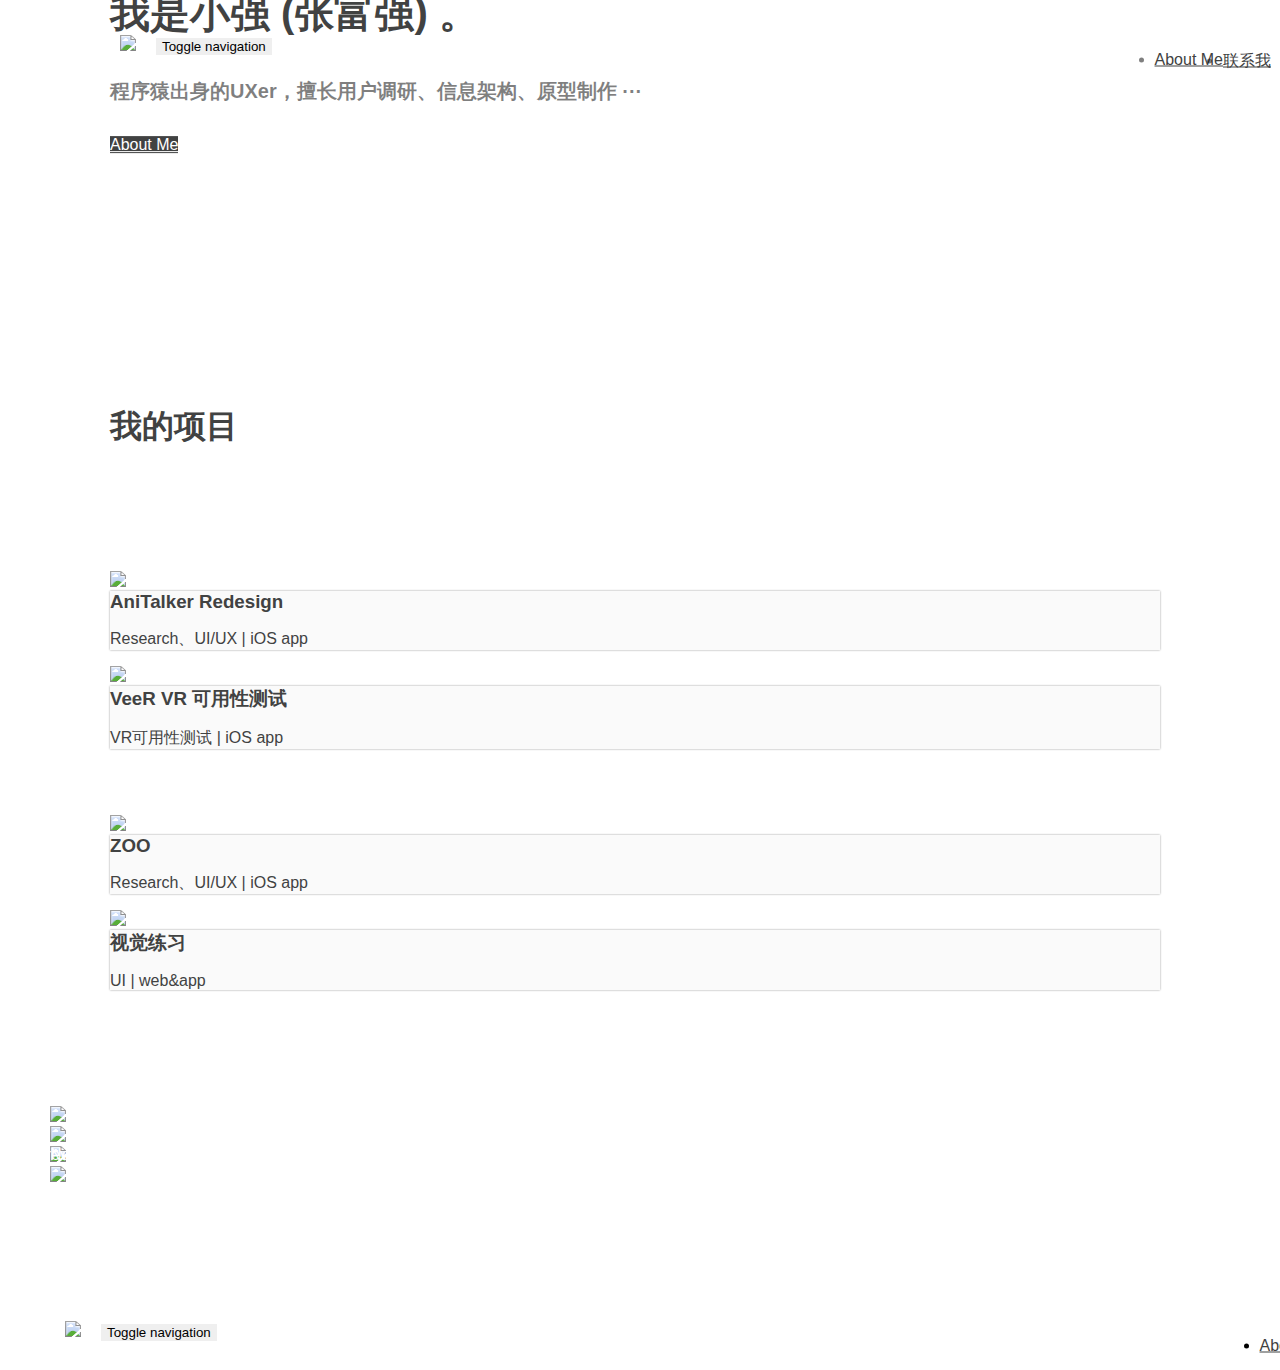
==== index.html @ 2997371c "Add files via upload" ====
<!doctype html><html><head> <meta charset="utf-8"> <meta name="keywords" content=""> <meta name="description" content=""> <meta name="viewport" content="width=device-width, initial-scale=1, user-scalable=0"> <link rel="shortcut icon" type="image/png" href="favicon.png"> <link rel="stylesheet" type="text/css" href="./css/bootstrap.min.css"><link rel="stylesheet" type="text/css" href="style.css"><link rel="stylesheet" href="./css/animate.min.css"><link rel="stylesheet" href="./css/font-awesome.min.css"><link rel="stylesheet" href="./css/feather.min.css"><link href='https://fonts.googleapis.com/css?family=Josefin+Sans&subset=latin,latin-ext' rel='stylesheet' type='text/css'> <script src="./js/jquery-2.1.0.min.js"></script><script src="./js/bootstrap.min.js"></script><script src="./js/blocs.min.js"></script> <title>Home</title> <!-- Google Analytics --> <!-- Google Analytics END --> </head><body><!-- Main container --><div class="page-container"> <!-- bloc-0 --><div class="bloc bloc-fill-screen bgc-white bg-squared-bg l-bloc bg-repeat" id="bloc-0"><div class="container fill-bloc-top-edge"><nav class="navbar row"><div class="navbar-header"><a class="navbar-brand" href="index.html"><img src="img/fujon.png" width="100" /></a><button id="nav-toggle" type="button" class="ui-navbar-toggle navbar-toggle" data-toggle="collapse" data-target=".navbar-1"><span class="sr-only">Toggle navigation</span><span class="icon-bar"></span><span class="icon-bar"></span><span class="icon-bar"></span></button></div><div class="collapse navbar-collapse navbar-1"><ul class="site-navigation nav navbar-nav pull-right"><li><a href="about-me.html" class="ltc-outer-space">About Me</a></li><li><a href="联系我.html" class="ltc-outer-space">联系我</a></li></ul></div></nav></div><div class="container"><div class="row bloc-one1"><div class="col-sm-5"><img src="img/Hello,.png" height="109" width="245" class="bounce img-responsive animated" /><h1 class="lake-hero-text-s text-left  fadeIn animDelay04 tc-outer-space animated">我是小强 (张富强) 。</h1><h4 class="mg-md  text12 fadeIn animDelay08 animated">程序猿出身的UXer，擅长用户调研、信息架构、原型制作 ···</h4><a href="about-me.html" class="btn btn-lg btn-outer-space">About Me<span class="special-tag-for-editing-text-with-html"></span></a></div></div></div><div class="container fill-bloc-bottom-edge"><div class="row"><div class="col-sm-12"><div class="text-center"><a id="scroll-hero" class="blocs-hero-btn-dwn" href="#"><span class="fa fa-chevron-down icon-md icon-outer-space"></span></a></div></div></div></div></div><!-- bloc-0 END --><!-- bloc-1 --><div class="bloc bg-repeat tc-outer-space bgc-white" id="bloc-1"><div class="container bloc-md"><div class="row"><div class="col-sm-12"><div class="row"><div class="col-sm-12"><div class="row bloc-one1"><div class="col-sm-12"><div class="row"><div class="col-sm-12"><h1 class="text-center mg-md tc-outer-space"><br>我的项目</h1><img src="img/Rectangle%208%20Copy%202.png" class="image-resize-mode center-block" height="1" width="1000" /><p><br></p></div></div><p><br></p><div class="row"><div class="col-sm-6"><a href="anitalker.html"><img src="img/Group%2026.png" class="img-responsive pulse-hvr animated" /></a><div class="panel bgc-snow"><div class="panel-heading"><h3 class="mg-clear">AniTalker Redesign</h3></div><div class="panel-body"><p>Research、UI/UX | iOS app<br></p></div></div></div><div class="col-sm-6"><a href="veer.html"><img src="img/Group%2034.png" class="img-responsive pulse-hvr animated" /></a><div class="panel bgc-snow"><div class="panel-heading"><h3 class="mg-clear">VeeR VR 可用性测试</h3></div><div class="panel-body"><p>VR可用性测试 | iOS app</p></div></div></div></div></div></div></div></div></div></div></div></div><!-- bloc-1 END --><!-- bloc-2 --><div class="bloc tc-outer-space bgc-white bg-repeat" id="bloc-2"><div class="container"><div class="row"><div class="col-sm-12"><div class="row bloc-one1"><div class="col-sm-6"><a href="zoo.html"><img src="img/zoo%201.png" class="img-responsive pulse-hvr animated" /></a><div class="panel bgc-snow"><div class="panel-heading"><h3 class="mg-clear">ZOO</h3></div><div class="panel-body"><p>Research、UI/UX | iOS app</p></div></div></div><div class="col-sm-6"><a href="ui.html"><img src="img/UI练习.png" class="pulse-hvr img-responsive image-resize-mode animated" /></a><div class="panel bgc-snow"><div class="panel-heading"><h3 class="mg-clear">视觉练习</h3></div><div class="panel-body"><p>UI | web&amp;app</p></div></div></div></div></div></div></div></div><!-- bloc-2 END --><!-- bloc-3 --><div class="bloc bg-repeat bgc-white" id="bloc-3"><div class="container bloc-lg"><div class="row"><div class="col-sm-12"><div class="text-center"><div class="row row-no-gutters"><div class="col-sm-12"><div class="text-center"><div id="carousel-2" class="carousel no-shadows slide" data-ride="carousel" data-interval="3500"><ol class="carousel-indicators hide-indicators"><li data-target="#carousel-2" data-slide-to="0" class="active"></li><li data-target="#carousel-2" data-slide-to="1"></li><li data-target="#carousel-2" data-slide-to="2"></li><li data-target="#carousel-2" data-slide-to="3"></li></ol><div class="carousel-inner"><div class="item active"><img src="img/111.png" /><div class="carousel-caption"></div></div><div class="item"><img src="img/333.png" /><div class="carousel-caption"></div></div><div class="item"><img src="img/444.png" /><div class="carousel-caption"></div></div><div class="item"><img src="img/333.png" /><div class="carousel-caption"></div></div></div><a class="left carousel-control" href="#carousel-2" role="button" data-slide="prev"><span class="fa fa-chevron-left"></span><span class="sr-only">Previous</span></a><a class="right carousel-control" href="#carousel-2" role="button" data-slide="next"><span class="fa fa-chevron-right"></span><span class="sr-only">Next</span></a></div></div></div></div></div></div></div></div></div><!-- bloc-3 END --><!-- bloc-4 --><div class="bloc bg-repeat bgc-white" id="bloc-4"><div class="container bloc-sm"><nav class="navbar row"><div class="navbar-header"><a class="navbar-brand" href="index.html"><img src="img/fujon.png" width="100" /></a><button id="nav-toggle" type="button" class="ui-navbar-toggle navbar-toggle" data-toggle="collapse" data-target=".navbar-1"><span class="sr-only">Toggle navigation</span><span class="icon-bar"></span><span class="icon-bar"></span><span class="icon-bar"></span></button></div><div class="collapse navbar-collapse navbar-1"><ul class="site-navigation nav navbar-nav"><li><a href="about-me.html" class="ltc-outer-space">About Me</a></li><li><a href="联系我.html" class="ltc-outer-space">联系我</a></li></ul></div></nav></div></div><!-- bloc-4 END --><!-- ScrollToTop Button --><a class="bloc-button btn btn-d scrollToTop" onclick="scrollToTarget('1')"><span class="fa fa-chevron-up"></span></a><!-- ScrollToTop Button END--></div><!-- Main container END --> </body></html>
---- style.css ----
body{margin:0;padding:0; background:#FFF; overflow-x:hidden; -webkit-font-smoothing: antialiased; -moz-osx-font-smoothing: grayscale;}a:hover{text-decoration: none; cursor:pointer;}a,button{outline: none!important;} #page-loading-blocs-notifaction{position: fixed;top: 0;bottom: 0;width: 100%;z-index:100000;background:#FFFFFF url("img/pageload-spinner.gif") no-repeat center center;}.bloc{width:100%;clear:both;background: 50% 50% no-repeat;padding:0 50px;-webkit-background-size: cover;-moz-background-size: cover;-o-background-size: cover;background-size: cover;position:relative;}.bloc .container{padding-left:0;padding-right:0;}.bloc-lg{padding:100px 50px;}.bloc-md{padding:50px;}.bloc-sm{padding:20px 50px;}.bloc-fill-screen{padding-top:0;position: relative;height: inherit;}.bloc-fill-screen > .container{position:relative;top:50%;transform:translateY(-50%);-webkit-transform:translateY(-50%);}.bloc-fill-screen.bloc-group .bloc{vertical-align: middle!important;}.bloc-fill-screen .fill-bloc-top-edge, .bloc-fill-screen .fill-bloc-bottom-edge{position: absolute;margin: 20px auto;left: 0;right: 0;z-index: 1;transform: none;}.bloc-fill-screen .fill-bloc-top-edge{top:0;}.bloc-fill-screen .fill-bloc-bottom-edge{top: initial;bottom: 20px;}.blocs-hero-btn-dwn{width: 58px;height: 58px;display: block;margin:0 auto;line-height: 58px;padding: 0;border-radius: 50%;text-align: center;font-size: 18px;color: rgba(255,255,255,.8);background: rgba(0,0,0,.6);border:0;}.blocs-hero-btn-dwn:hover{color: rgba(255,255,255,1);}.bg-center,.bg-l-edge,.bg-r-edge,.bg-t-edge,.bg-b-edge,.bg-tl-edge,.bg-bl-edge,.bg-tr-edge,.bg-br-edge,.bg-repeat{-webkit-background-size: auto!important;-moz-background-size: auto!important;-o-background-size: auto!important;background-size: auto!important;}.bg-repeat{background:repeat;}.bloc-bg-texture::before{content:"";background-size: 2px 2px;position: absolute;top: 0;bottom: 0;left:0;right:0;}.texture-geometry-shapes::before{background: url("img/texture-geometry-shapes.png");background-size: 280px 280px;}.texture-geometry-shapes-2::before{background: url("img/texture-geometry-shapes-2.png");background-size: 200px 200px;}.d-bloc .panel,.l-bloc{color:rgba(0,0,0,.5);}.d-bloc .panel button:hover,.l-bloc button:hover{color:rgba(0,0,0,.7);}.l-bloc .icon-round,.l-bloc .icon-square,.l-bloc .icon-rounded,.l-bloc .icon-semi-rounded-a,.l-bloc .icon-semi-rounded-b{border-color:rgba(0,0,0,.7);}.d-bloc .panel .divider-h span,.l-bloc .divider-h span{border-color:rgba(0,0,0,.1);}.d-bloc .panel .a-btn,.l-bloc .a-btn,.l-bloc .navbar a,.l-bloc .navbar-brand,.l-bloc a .icon-sm, .l-bloc a .icon-md, .l-bloc a .icon-lg, .l-bloc a .icon-xl, .l-bloc h1 a, .l-bloc h2 a, .l-bloc h3 a, .l-bloc h4 a, .l-bloc h5 a, .l-bloc h6 a, .l-bloc p a{color:rgba(0,0,0,.6);}.d-bloc .panel .a-btn:hover,.l-bloc .a-btn:hover,.l-bloc .navbar a:hover, .l-bloc .navbar-brand:hover, .l-bloc a:hover .icon-sm, .l-bloc a:hover .icon-md, .l-bloc a:hover .icon-lg, .l-bloc a:hover .icon-xl, .l-bloc h1 a:hover, .l-bloc h2 a:hover, .l-bloc h3 a:hover, .l-bloc h4 a:hover, .l-bloc h5 a:hover, .l-bloc h6 a:hover, .l-bloc p a:hover{color:rgba(0,0,0,1);}.l-bloc .navbar-toggle .icon-bar{color:rgba(0,0,0,.6);}.d-bloc .panel .btn-wire,.d-bloc .panel .btn-wire:hover,.l-bloc .btn-wire,.l-bloc .btn-wire:hover{color:rgba(0,0,0,.7);border-color:rgba(0,0,0,.3);}.voffset{margin-top:30px;}.row-no-gutters{margin-right:0;margin-left:0;}.row.row-no-gutters > [class^="col-"],.row.row-no-gutters > [class*=" col-"] {padding-right: 0;padding-left: 0;}#bloc-0 h1{font-size: 40px;}#bloc-6 p{font-size: 18px;}#bloc-6 h3{font-size: 24px;}#bloc-8 p{font-size: 18px;}#bloc-8 h3{font-size: 26px;}#bloc-9 p{font-size: 18px;}#bloc-10 p{font-size: 18px;}#bloc-11 p{font-size: 18px;}#bloc-12 p{font-size: 18.000000953674316px;}#bloc-14 p{font-size: 18px;}#bloc-15 p{font-size: 18px;}#bloc-16 p{font-size: 18px;}#bloc-17 p{font-size: 18px;}#bloc-17 h6{font-size: 24px;}#bloc-18 p{font-size: 18px;}#bloc-20 p{font-size: 16px;}#bloc-23 p{font-size: 18px;}#bloc-24 p{font-size: 18px;}#bloc-25 p{font-size: 18.000000953674316px;}#bloc-26 p{font-size: 18.000000953674316px;}#bloc-27 p{font-size: 18.000000953674316px;}#bloc-28 p{font-size: 18.000000953674316px;}#bloc-29 p{font-size: 18.000000953674316px;}#bloc-30 p{font-size: 18px;}#bloc-34 p{font-size: 24px;}#bloc-35 p{font-size: 18.000000953674316px;}#bloc-36 p{font-size: 18.000000953674316px;}#bloc-37 p{font-size: 18px;}#bloc-37 h3{font-size: 24px;}#bloc-37 h5{font-size: 18.000000953674316px;}#bloc-37 h4{font-size: 24px;}#bloc-34 p{font-size: 18.000000953674316px;}#bloc-34 h3{font-size: 24px;}#bloc-43 p{font-size: 18.000000953674316px;}#bloc-47 p{font-size: 18.000000953674316px;}#bloc-47 h3{font-size: 18px;}#bloc-48 h3{font-size: 30px;}#bloc-51 p{font-size: 24.000000953674316px;}#bloc-53 h3{font-size: 30px;}.navbar{margin-bottom: 0;z-index:1;}.navbar-brand{height:auto;padding:3px 15px;font-size:25px;font-weight:normal;font-weight:600;line-height:44px;}.navbar-brand img{max-height: 200px;margin: 0 5px 0 0;display:inline;}.navbar .nav{padding-top: 2px;margin-right: -16px;float:right;z-index:1;}.nav > li{float:left;margin-top:4px;font-size:16px;}.navbar-nav .open .dropdown-menu > li > a{text-align: inherit;}.nav > li a:hover, .nav > li a:focus{background:transparent;}.navbar-toggle{margin: 10px 10px 0 0;border: 0px;}.navbar-toggle:hover{background:transparent!important;}.navbar-toggle .icon-bar{background-color: rgba(0,0,0,.5);width: 26px;} .nav-invert .navbar .nav{float:left;}.nav-invert .navbar-header, .nav-invert .navbar-brand{float:right;}@media (min-width: 768px){.site-navigation{position:absolute;top:50%;right:20px;transform:translate(0, -50%);-webkit-transform:translateY(-50%);}.nav > li .dropdown-menu a,.nav > li .dropdown-menu a:hover{color:#484848;}.nav-invert .site-navigation{left:0;right:0;}.nav-center{text-align:center;}.nav-center .navbar-header{width:100%;}.nav-center .navbar-header, .nav-center .navbar-brand, .nav-center .nav > li{float: none;display:inline-block;}.nav-center .site-navigation{position:relative;width:100%;margin-top:20px;}}.nav > li > .dropdown a{background: none!important;display: block;padding: 14px 15px;}nav .caret{margin: 0 5px;}.dropdown-menu .dropdown-menu{top:-8px;left:100%;}.dropdown-menu .dropmenu-flow-right{top:100%;left:0;margin-left: -1px;border-top-left-radius: 0;border-top-right-radius: 0;}.dropdown-menu .dropdown span{border: 4px solid black;border-top-color:transparent;border-right-color:transparent;border-bottom-color:transparent;margin: 6px -5px 0 0!important;float: right;}.mg-clear{margin:0;}.mg-md{margin-top:10px;margin-bottom:20px;}.mg-lg{margin-top:10px;margin-bottom:40px;}.btn{margin: 0 5px 5px 0;}.btn.pull-right{margin: 0 0 5px 5px;}.btn-d,.btn-d:hover,.btn-d:focus{color:#FFF;background:rgba(0,0,0,.3);}button{outline: none!important;}.btn .caret{margin:0 0 0 5px}.dropdown a .caret{margin:0 0 0 5px}.btn-dropdown .dropdown-menu .dropdown{padding: 3px 20px;}.icon-md{font-size:30px!important;}.panel{border:0;box-shadow: 0 0 2px rgba(0,0,0,.4);}.panel-heading, .panel-footer{background-color: inherit;border-color: rgba(0,0,0,.1)!important;}.panel-sq, .panel-sq .panel-heading, .panel-sq .panel-footer{border-radius:0;}.panel-rd{border-radius:30px;}.panel-rd .panel-heading{border-radius:29px 29px 0 0;}.panel-rd .panel-footer{border-radius:0 0 29px 29px;}.divider-h{padding:20px 0;}.divider-h span{display: block;border-top:1px solid transparent;}.divider-half{width: 50%;margin: 0 auto;}.dropdown-menu .divider-h,.dropdown-menu .divider-half{padding:0;}iframe{border:0;}.carousel{display:inline-block;vertical-align:bottom;}.full-width-bloc .carousel{width:100%;}.carousel .item img{margin-right:auto;margin-left:auto;}.carousel-control span{position: absolute;top: 50%;z-index: 5;display: inline-block;}.carousel-control{color:#FFF!important;text-shadow: none;}.carousel-indicators li{margin: 0 4px;}.carousel-indicators .active{margin: 0 4px -1px;}.carousel-control.left span{margin-left:-15px;}.no-shadows .carousel-control.left, .no-shadows .carousel-control.right{background-image: none;}.hide-indicators{display:none;}.scrollToTop{width:40px;height:40px;position:fixed;bottom:20px;right:20px;opacity: 0;z-index: 500;transition: all .3s ease-in-out;}.scrollToTop span{margin-top: 6px;}.showScrollTop{font-size: 14px;opacity: 1;}h1,h2,h3,h4,h5,h6,p,label,.btn,a{font-family:"Helvetica";}.container{max-width:1170px;}.lake-hero-bloc{padding-bottom:90px;}.lake-hero-text{font-family:"Josefin Sans";font-size:60px;font-weight:bold;text-shadow:0px 3px 3px rgba(0,0,0,0.3);}.lake-hero-text-sub{font-family:"Josefin Sans";font-size:36px;}.blocs-hero-btn-dwn{background-color:rgba(0,0,0,0.0);}.lake-hero-text-s{font-size:60px;width:500px;}.lake-hero-text-sub-s{font-size:34px;padding-top:30px;line-height:45px;}.valley-hero-text-s{font-size:60px;}.valley-hero-text-sub-s{font-size:34px;}.hero-text-vc{margin-top:50%;}.valley-hero-text{font-family:"Josefin Sans";font-size:60px;font-weight:bold;text-shadow:0px 3px 8px rgba(0,0,0,0.2);}.valley-hero-text-sub{font-family:"Josefin Sans";font-size:36px;}.blocs-blue-button{background-color:#41b6f3;}.blocs-blue-button:hover{background-color:#39a6de;}.mountaindusk-hero-text{font-family:"Josefin Sans";font-size:60px;font-weight:bold;text-shadow:0px 3px 3px rgba(0,0,0,0.3);}.mountaindusk-hero-text-sub{font-family:"Josefin Sans";font-size:36px;}.mountaindusk-hero-text-s{font-size:60px;}.mountaindusk-hero-text-sub-s{font-size:34px;}.text-one1{line-height:35px;letter-spacing:2px;margin-top:30px;}.bloc-one12{margin-right:60px;}.img1{margin-top:30px;}.talk{margin-top:80px;margin-bottom:80px;border-color:#000000;}.xiaobiaoti-1{font-size:18px;}.xiaobiaoti-2{margin-top:-130px;}.bloc-one1{margin-right:60px;margin-left:60px;font-weight:normal;}.bloc-one2{margin-right:60px;margin-left:60px;margin-top:-100px;}.abc{margin-top:60px;}.qishi{margin-right:60px;margin-left:60px;margin-top:50px;background-color:rgba(204,204,204,0.2);padding:20px 20px 20px 20px;}.asd{width:340px;margin-left:120px;}.img3{margin-top:30px;margin-right:30px;text-shadow:0px 0px 0px #000000;}.img4{margin-bottom:-22px;margin-top:10px;}.hero-bloc-text{font-size:55px;}.qishi1{padding:20px 20px 20px 20px;margin-top:30px;background-color:rgba(204,204,204,0.2);}.img5{margin-top:-60px;}.jianshu{margin-right:40px;margin-left:40px;}.边距{margin:50px 50px 50px 50px;}.fubiaoti{margin-top:50px;margin-bottom:10px;}.内容{overflow:visible;float:none;display:block;padding-right:139px;padding-left:139px;}.img11{margin-top:170px;}.img13{margin-bottom:25px;}.bloc2{margin-top:-100px;}.img14{margin-top:60px;margin-right:60px;margin-left:60px;}.lunbo{width:450px;margin-top:40px;margin-bottom:40px;}.biaoti{margin-bottom:40px;}.text1{margin-left:-40px;}.img6{margin-top:-100px;}.img7{margin-top:100px;margin-bottom:50px;}.img8{margin-top:50px;margin-bottom:50px;padding-left:0px;margin-left:323px;}.img9{margin-top:40px;margin-bottom:10px;}.img0{margin-bottom:30px;margin-top:100px;}.text2{width:400px;margin-left:44px;}.text-duihua{overflow:visible;float:none;width:700px;margin-left:-30px;margin-top:8px;}.img15{display:block;float:none;overflow:visible;}.text3{float:none;}.bloc-two{margin-top:40px;}.text4{font-size:16px;font-weight:normal;text-transform:none;text-decoration:none;color:#E7B258!important;}.text5{font-size:24px;}.fenggx1{margin-bottom:40px;}.text6{line-height:35px;letter-spacing:2px;}.img16{margin-top:40px;margin-bottom:40px;}.img17{margin-bottom:30px;}.bug{width:1px;height:1px;}.zoo{color:#016F4A!important;margin-bottom:20px;margin-top:80px;}.text7{line-letter-spacing:3px;font-weight:300;border-color:#000000;border-style:none;font-family:"helvetica"line-height:35px;color:#016F4A!important;}.head{height:400px;}.veerlogo{margin-left:20px;margin-top:60px;}.download{margin-left:20px;margin-top:30px;}.text8{margin-top:20px;margin-left:20px;margin-bottom:-10px;}.text9{margin-top:90px;}.hero-bloc-text-sub{font-size:36px;}.text10{line-height:35px;letter-spacing:2px;}.text11{padding-right:27px;padding-left:27px;}.jianl{margin-top:30px;margin-left:-70px;}.text12{margin-bottom:30px;margin-top:35px;font-size:20px;line-height:30px;padding-right:30px;}.bgc-white{background-color:#FFFFFF;}.bgc-snow{background-color:#FAFAFA;}.bgc-isabelline{background-color:#F0F0EF;}.bgc-isabelline-2{background-color:#F0F0EF;}.tc-outer-space{color:#414242!important;}.tc-white{color:#FFFFFF!important;}.tc-fern-green{color:#407742!important;}.tc-mordant-red-19{color:#AB1500!important;}.tc-dark-slate-gray{color:#385468!important;}.tc-dartmouth-green{color:#016F4A!important;}.tc-snow{color:#FAFAFA!important;}.tc-old-lavender{color:#747574!important;}.tc-indian-yellow{color:#F0B857!important;}.tc-pastel-gray{color:#CCCBCB!important;}.btn-outer-space{background:#414242;color:#FFFFFF!important;}.btn-outer-space:hover{background:#343535;color:#FFFFFF!important;}.ltc-outer-space{color:#414242!important;}.ltc-outer-space:hover{color:#343535!important;}.ltc-white{color:#FFFFFF!important;}.ltc-white:hover{color:#cccccc!important;}.ltc-snow{color:#FAFAFA!important;}.ltc-snow:hover{color:#c8c8c8!important;}.icon-outer-space{color:#414242!important;border-color:#414242!important;}.icon-snow{color:#FAFAFA!important;border-color:#FAFAFA!important;}.icon-isabelline{color:#F0F0EF!important;border-color:#F0F0EF!important;}.bg-lines-dl{background-image:url("img/lines-dl.png");}.bg-lines-dl{background-image:url("img/lines-dl.png");}.bg-lines-dr2-bg{background-image:url("img/lines-dr2-bg.png");}.bg-squared-bg{background-image:url("img/squared-bg.png");}.bg-lines-dr2-bg{background-image:url("img/lines-dr2-bg.png");}.bg-lines-dl{background-image:url("img/lines-dl.png");}.bg-lines-dr2-bg{background-image:url("img/lines-dr2-bg.png");}.bg-lines-dr2-bg{background-image:url("img/lines-dr2-bg.png");}.bg-lines-dl{background-image:url("img/lines-dl.png");}.bg-squared-bg{background-image:url("img/squared-bg.png");}.bg-lines-dr2-bg{background-image:url("img/lines-dr2-bg.png");}.bg-lines-dr2-bg{background-image:url("img/lines-dr2-bg.png");}.bg-sylwia-pietruszka-218324-min{background-image:url("img/sylwia-pietruszka-218324-min.jpg");}.bg-bench-accounting-49909-min{background-image:url("img/bench-accounting-49909-min.jpg");}.bg-sylwia-pietruszka-218324-min{background-image:url("img/sylwia-pietruszka-218324-min.jpg");}.bg-lines-dl{background-image:url("img/lines-dl.png");}.bg-mattias-olsson-160612-min{background-image:url("img/mattias-olsson-160612-min.jpg");}.bg-jeshoots-com-219386-min{background-image:url("img/jeshoots-com-219386-min.jpg");}.bg-squared-bg{background-image:url("img/squared-bg.png");}.bg-squared-bg{background-image:url("img/squared-bg.png");}.bg-jeshoots-com-219386-min{background-image:url("img/jeshoots-com-219386-min.jpg");}.bg-Rectangle{background-image:url("img/Rectangle.png");}.bg-lines-dr2-bg{background-image:url("img/lines-dr2-bg.png");}.bg-lines-dl{background-image:url("img/lines-dl.png");}.bg-lines-dr2-bg{background-image:url("img/lines-dr2-bg.png");}.bg-squared-bg{background-image:url("img/squared-bg.png");}.bg-lines-dr2-bg{background-image:url("img/lines-dr2-bg.png");}.bg-squared-bg{background-image:url("img/squared-bg.png");}.bg-Rectangle{background-image:url("img/Rectangle.png");}.bg-lines-dr2-bg{background-image:url("img/lines-dr2-bg.png");}.bg-lines-dl{background-image:url("img/lines-dl.png");}.bg-Rectangle{background-image:url("img/Rectangle.png");}@media (max-width: 1024px){ .bloc{  padding-left: 20px;padding-right: 20px;} .bloc.full-width-bloc, .bloc-tile-2.full-width-bloc .container, .bloc-tile-3.full-width-bloc .container, .bloc-tile-4.full-width-bloc .container{  padding-left: 0;padding-right: 0;}}@media (max-width: 992px) and (min-width: 768px){ .navbar .nav{max-width:80% }.nav-center.navbar .nav{max-width:100% }}@media only screen and (min-device-width : 768px) and (max-device-width : 1024px) and (orientation : landscape) {.b-parallax{background-attachment:scroll;}}@media (max-width: 768px){ .container{width:100%;} .b-parallax{background-attachment:scroll;} .page-container, #hero-bloc{overflow-x: hidden;position: relative;} }@media (max-width: 767px){ .page-container{  overflow-x: hidden;  position:relative; } h1,h2,h3,h4,h5,h6,p,#disqus_thread{  padding-left:10px!important;padding-right:10px!important;  } #hero-bloc h1{  font-size:40px; } #hero-bloc h2{  font-size:34px; } #hero-bloc h3{  font-size:25px; } .bloc{  padding-left: 0;padding-right: 0; -webkit-background-size: auto 200%;  -moz-background-size: auto 200%;  -o-background-size: auto 200%;  background-size: auto 200%; } .b-parallax{  background-attachment:scroll; } .navbar .nav{  padding-top: 0;  border-top:1px solid rgba(0,0,0,.2);  float:none!important; } .navbar.row{  margin-left: 0;  margin-right: 0; } .site-navigation{position:inherit;transform:none;-webkit-transform:none;-ms-transform:none; }.nav > li{  margin-top: 0;  border-bottom:1px solid rgba(0,0,0,.1);  background:rgba(0,0,0,.05);  text-align: left;  padding-left:15px;  width:100%; } .nav > li:hover{  background:rgba(0,0,0,.08); } .dropdown .dropdown a .caret{  float: none;  margin: 5px 0 0 10px!important;  border: 4px solid black;  border-bottom-color: transparent;  border-right-color: transparent;  border-left-color: transparent; }  #hero-bloc .navbar .nav{  background:rgba(0,0,0,.8); } #hero-bloc .navbar .nav a{  color:rgba(255,255,255,.6); } .hero{  padding:50px 0; } .hero-nav{  left:-1px;  right:-1px; } .navbar-collapse{  padding:0;  overflow-x: hidden;  -webkit-box-shadow: none;  box-shadow: none; } .navbar-brand img{  max-height: 40px;  width:auto; } .nav-invert .navbar-header{  float: none;  width:100%; } .nav-invert .navbar-toggle{  float:left;  } .bloc-group .bloc{display:block;width:100%;  } .bloc-tile-2 .container, .bloc-tile-3 .container, .bloc-tile-4 .container{padding-left: 10px;padding-right: 10px; } .bloc-xxl,.bloc-xl,.bloc-lg{  padding: 40px 0; } .bloc-sm,.bloc-md{  padding-left: 0;padding-right: 0; } .a-block{  padding:0 10px; } .btn-dwn{ display:none;  } .voffset{  margin-top:5px; } .voffset-md{  margin-top:20px; } .voffset-lg{  margin-top:30px; } form{  padding:5px; } .close-lightbox{  display:inline-block; } .video-bg-container{  display:none; } .blocsapp-device-iphone5{background-size: 216px 425px;padding-top:60px;width:216px;height:425px; } .blocsapp-device-iphone5 img{width: 180px;height: 320px; }}@media (max-width: 768px){.hero-text-vc, .mobile .hero-text-vc{margin-top:10%;} }@media (min-width: 767px) and (max-width: 768px){.mini-nav .special-dropdown-nav .site-navigation{display: block;position: absolute;top: 80%;z-index: 1000;float: left;min-width: 160px;padding: 5px 0;margin: 2px 0 0;font-size: 14px;text-align: left;list-style: none;background-color: #fff;-webkit-background-clip: padding-box;background-clip: padding-box;border: 1px solid #ccc;border: 1px solid rgba(0,0,0,.15);border-radius: 4px;-webkit-box-shadow: 0 6px 12px rgba(0,0,0,.175);box-shadow: 0 6px 12px rgba(0,0,0,.175);}.mini-nav .special-dropdown-nav .site-navigation li{width:100%;}.special-dropdown-nav.collapsing{transition: height 0.001s;}.mini-nav .special-dropdown-nav .site-navigation li a{color: rgba(0,0,0,.6);} }@media (max-width: 420px){.lake-hero-text{font-size:38px;}.lake-hero-text-sub{font-size:24px;}.lake-hero-bloc{background-size:1550px auto;}.hero-text-vc{margin-top:0px;} }
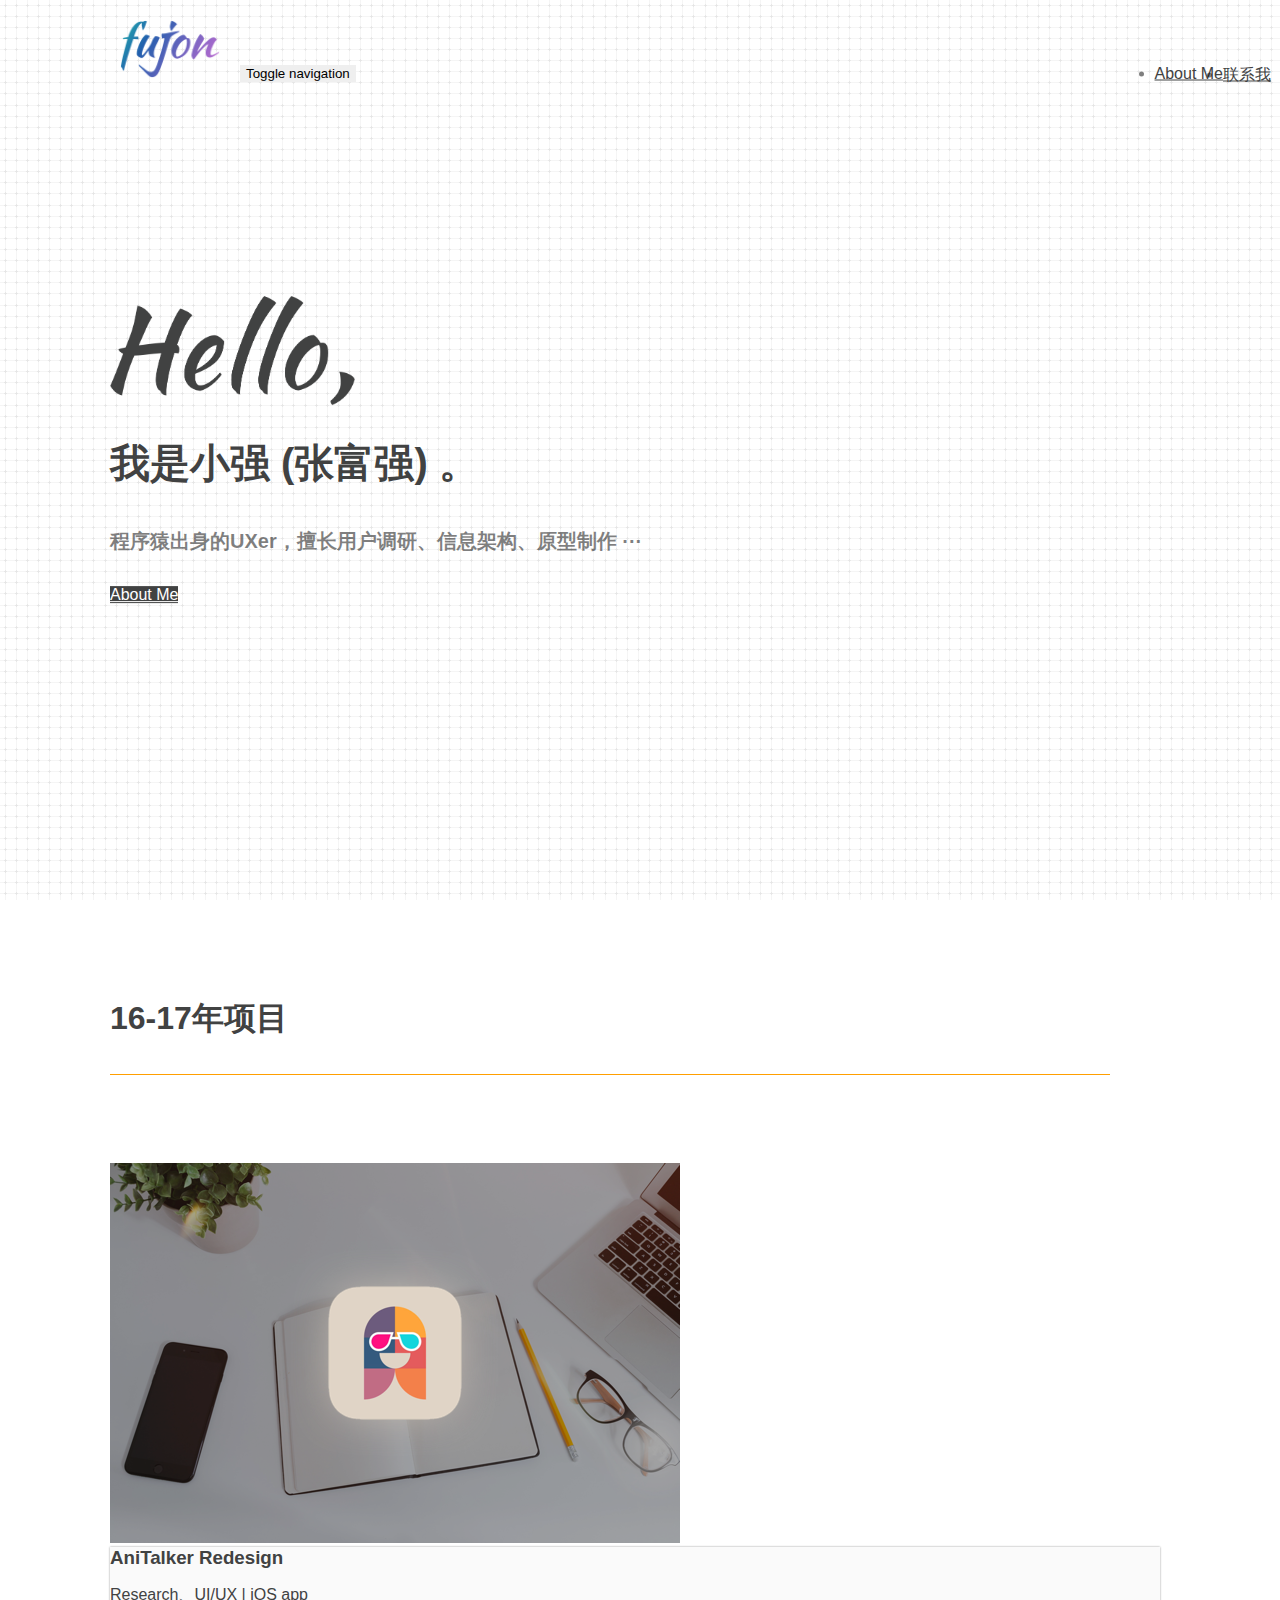
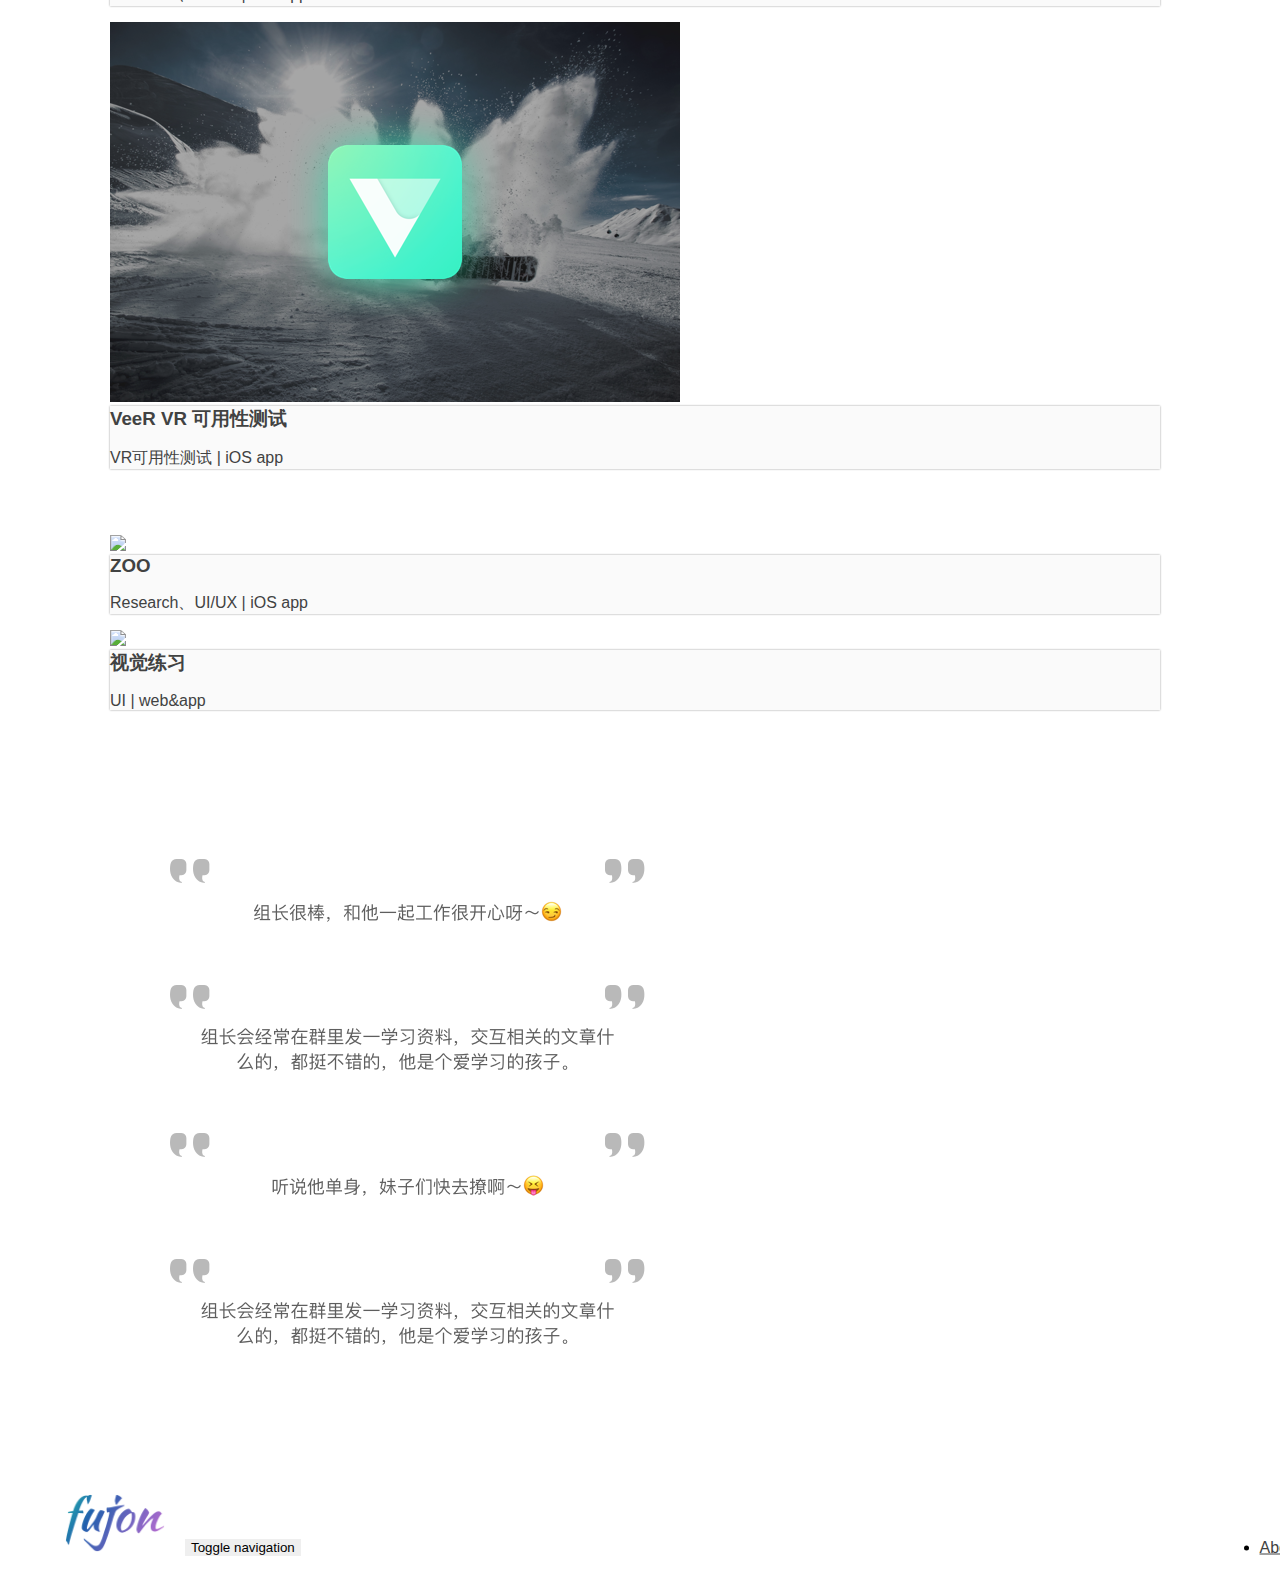
==== commit c07c7eab: "Add files via upload" ====
--- a/index.html
+++ b/index.html
@@ -1 +1 @@
-<!doctype html><html><head> <meta charset="utf-8"> <meta name="keywords" content=""> <meta name="description" content=""> <meta name="viewport" content="width=device-width, initial-scale=1, user-scalable=0"> <link rel="shortcut icon" type="image/png" href="favicon.png"> <link rel="stylesheet" type="text/css" href="./css/bootstrap.min.css"><link rel="stylesheet" type="text/css" href="style.css"><link rel="stylesheet" href="./css/animate.min.css"><link rel="stylesheet" href="./css/font-awesome.min.css"><link rel="stylesheet" href="./css/feather.min.css"><link href='https://fonts.googleapis.com/css?family=Josefin+Sans&subset=latin,latin-ext' rel='stylesheet' type='text/css'> <script src="./js/jquery-2.1.0.min.js"></script><script src="./js/bootstrap.min.js"></script><script src="./js/blocs.min.js"></script> <title>Home</title> <!-- Google Analytics --> <!-- Google Analytics END --> </head><body><!-- Main container --><div class="page-container"> <!-- bloc-0 --><div class="bloc bloc-fill-screen bgc-white bg-squared-bg l-bloc bg-repeat" id="bloc-0"><div class="container fill-bloc-top-edge"><nav class="navbar row"><div class="navbar-header"><a class="navbar-brand" href="index.html"><img src="img/fujon.png" width="100" /></a><button id="nav-toggle" type="button" class="ui-navbar-toggle navbar-toggle" data-toggle="collapse" data-target=".navbar-1"><span class="sr-only">Toggle navigation</span><span class="icon-bar"></span><span class="icon-bar"></span><span class="icon-bar"></span></button></div><div class="collapse navbar-collapse navbar-1"><ul class="site-navigation nav navbar-nav pull-right"><li><a href="about-me.html" class="ltc-outer-space">About Me</a></li><li><a href="联系我.html" class="ltc-outer-space">联系我</a></li></ul></div></nav></div><div class="container"><div class="row bloc-one1"><div class="col-sm-5"><img src="img/Hello,.png" height="109" width="245" class="bounce img-responsive animated" /><h1 class="lake-hero-text-s text-left  fadeIn animDelay04 tc-outer-space animated">我是小强 (张富强) 。</h1><h4 class="mg-md  text12 fadeIn animDelay08 animated">程序猿出身的UXer，擅长用户调研、信息架构、原型制作 ···</h4><a href="about-me.html" class="btn btn-lg btn-outer-space">About Me<span class="special-tag-for-editing-text-with-html"></span></a></div></div></div><div class="container fill-bloc-bottom-edge"><div class="row"><div class="col-sm-12"><div class="text-center"><a id="scroll-hero" class="blocs-hero-btn-dwn" href="#"><span class="fa fa-chevron-down icon-md icon-outer-space"></span></a></div></div></div></div></div><!-- bloc-0 END --><!-- bloc-1 --><div class="bloc bg-repeat tc-outer-space bgc-white" id="bloc-1"><div class="container bloc-md"><div class="row"><div class="col-sm-12"><div class="row"><div class="col-sm-12"><div class="row bloc-one1"><div class="col-sm-12"><div class="row"><div class="col-sm-12"><h1 class="text-center mg-md tc-outer-space"><br>我的项目</h1><img src="img/Rectangle%208%20Copy%202.png" class="image-resize-mode center-block" height="1" width="1000" /><p><br></p></div></div><p><br></p><div class="row"><div class="col-sm-6"><a href="anitalker.html"><img src="img/Group%2026.png" class="img-responsive pulse-hvr animated" /></a><div class="panel bgc-snow"><div class="panel-heading"><h3 class="mg-clear">AniTalker Redesign</h3></div><div class="panel-body"><p>Research、UI/UX | iOS app<br></p></div></div></div><div class="col-sm-6"><a href="veer.html"><img src="img/Group%2034.png" class="img-responsive pulse-hvr animated" /></a><div class="panel bgc-snow"><div class="panel-heading"><h3 class="mg-clear">VeeR VR 可用性测试</h3></div><div class="panel-body"><p>VR可用性测试 | iOS app</p></div></div></div></div></div></div></div></div></div></div></div></div><!-- bloc-1 END --><!-- bloc-2 --><div class="bloc tc-outer-space bgc-white bg-repeat" id="bloc-2"><div class="container"><div class="row"><div class="col-sm-12"><div class="row bloc-one1"><div class="col-sm-6"><a href="zoo.html"><img src="img/zoo%201.png" class="img-responsive pulse-hvr animated" /></a><div class="panel bgc-snow"><div class="panel-heading"><h3 class="mg-clear">ZOO</h3></div><div class="panel-body"><p>Research、UI/UX | iOS app</p></div></div></div><div class="col-sm-6"><a href="ui.html"><img src="img/UI练习.png" class="pulse-hvr img-responsive image-resize-mode animated" /></a><div class="panel bgc-snow"><div class="panel-heading"><h3 class="mg-clear">视觉练习</h3></div><div class="panel-body"><p>UI | web&amp;app</p></div></div></div></div></div></div></div></div><!-- bloc-2 END --><!-- bloc-3 --><div class="bloc bg-repeat bgc-white" id="bloc-3"><div class="container bloc-lg"><div class="row"><div class="col-sm-12"><div class="text-center"><div class="row row-no-gutters"><div class="col-sm-12"><div class="text-center"><div id="carousel-2" class="carousel no-shadows slide" data-ride="carousel" data-interval="3500"><ol class="carousel-indicators hide-indicators"><li data-target="#carousel-2" data-slide-to="0" class="active"></li><li data-target="#carousel-2" data-slide-to="1"></li><li data-target="#carousel-2" data-slide-to="2"></li><li data-target="#carousel-2" data-slide-to="3"></li></ol><div class="carousel-inner"><div class="item active"><img src="img/111.png" /><div class="carousel-caption"></div></div><div class="item"><img src="img/333.png" /><div class="carousel-caption"></div></div><div class="item"><img src="img/444.png" /><div class="carousel-caption"></div></div><div class="item"><img src="img/333.png" /><div class="carousel-caption"></div></div></div><a class="left carousel-control" href="#carousel-2" role="button" data-slide="prev"><span class="fa fa-chevron-left"></span><span class="sr-only">Previous</span></a><a class="right carousel-control" href="#carousel-2" role="button" data-slide="next"><span class="fa fa-chevron-right"></span><span class="sr-only">Next</span></a></div></div></div></div></div></div></div></div></div><!-- bloc-3 END --><!-- bloc-4 --><div class="bloc bg-repeat bgc-white" id="bloc-4"><div class="container bloc-sm"><nav class="navbar row"><div class="navbar-header"><a class="navbar-brand" href="index.html"><img src="img/fujon.png" width="100" /></a><button id="nav-toggle" type="button" class="ui-navbar-toggle navbar-toggle" data-toggle="collapse" data-target=".navbar-1"><span class="sr-only">Toggle navigation</span><span class="icon-bar"></span><span class="icon-bar"></span><span class="icon-bar"></span></button></div><div class="collapse navbar-collapse navbar-1"><ul class="site-navigation nav navbar-nav"><li><a href="about-me.html" class="ltc-outer-space">About Me</a></li><li><a href="联系我.html" class="ltc-outer-space">联系我</a></li></ul></div></nav></div></div><!-- bloc-4 END --><!-- ScrollToTop Button --><a class="bloc-button btn btn-d scrollToTop" onclick="scrollToTarget('1')"><span class="fa fa-chevron-up"></span></a><!-- ScrollToTop Button END--></div><!-- Main container END --> </body></html>+<!doctype html><html><head> <meta charset="utf-8"> <meta name="keywords" content=""> <meta name="description" content=""> <meta name="viewport" content="width=device-width, initial-scale=1, user-scalable=0"> <link rel="shortcut icon" type="image/png" href="favicon.png"> <link rel="stylesheet" type="text/css" href="./css/bootstrap.min.css"><link rel="stylesheet" type="text/css" href="style.css"><link rel="stylesheet" href="./css/animate.min.css"><link rel="stylesheet" href="./css/font-awesome.min.css"><link rel="stylesheet" href="./css/feather.min.css"><link href='https://fonts.googleapis.com/css?family="Josefin+Sans"&subset=latin,latin-ext' rel='stylesheet' type='text/css'> <script src="./js/jquery-2.1.0.min.js"></script><script src="./js/bootstrap.min.js"></script><script src="./js/blocs.min.js"></script> <title>Home</title> <!-- Google Analytics --> <!-- Google Analytics END --> </head><body><!-- Main container --><div class="page-container"> <!-- bloc-0 --><div class="bloc bloc-fill-screen bgc-white bg-squared-bg l-bloc bg-repeat" id="bloc-0"><div class="container fill-bloc-top-edge"><nav class="navbar row"><div class="navbar-header"><a class="navbar-brand" href="index.html"><img src="img/fujon.png" width="100" /></a><button id="nav-toggle" type="button" class="ui-navbar-toggle navbar-toggle" data-toggle="collapse" data-target=".navbar-1"><span class="sr-only">Toggle navigation</span><span class="icon-bar"></span><span class="icon-bar"></span><span class="icon-bar"></span></button></div><div class="collapse navbar-collapse navbar-1"><ul class="site-navigation nav navbar-nav pull-right"><li><a href="about-me.html" class="ltc-outer-space">About Me</a></li><li><a href="联系我.html" class="ltc-outer-space">联系我</a></li></ul></div></nav></div><div class="container"><div class="row bloc-one1"><div class="col-sm-5"><img src="img/Hello,.png" height="109" width="245" class="bounce img-responsive animated" /><h1 class="lake-hero-text-s text-left  fadeIn animDelay04 tc-outer-space animated">我是小强 (张富强) 。</h1><h4 class="mg-md  text12 fadeIn animDelay08 animated">程序猿出身的UXer，擅长用户调研、信息架构、原型制作 ···</h4><a href="about-me.html" class="btn btn-lg btn-outer-space">About Me<span class="special-tag-for-editing-text-with-html"></span></a></div></div></div><div class="container fill-bloc-bottom-edge"><div class="row"><div class="col-sm-12"><div class="text-center"><a id="scroll-hero" class="blocs-hero-btn-dwn" href="#"><span class="fa fa-chevron-down icon-md icon-outer-space"></span></a></div></div></div></div></div><!-- bloc-0 END --><!-- bloc-1 --><div class="bloc bg-repeat tc-outer-space bgc-white" id="bloc-1"><div class="container bloc-md"><div class="row"><div class="col-sm-12"><div class="row"><div class="col-sm-12"><div class="row bloc-one1"><div class="col-sm-12"><div class="row"><div class="col-sm-12"><h1 class="text-center mg-md tc-outer-space"><br>16-17年项目</h1><img src="img/Rectangle%208%20Copy%202.png" class="image-resize-mode center-block" height="1" width="1000" /><p><br></p></div></div><p><br></p><div class="row"><div class="col-sm-6"><a href="anitalker.html"><img src="img/Group%2026.png" class="img-responsive pulse-hvr animated" /></a><div class="panel bgc-snow"><div class="panel-heading"><h3 class="mg-clear">AniTalker Redesign</h3></div><div class="panel-body"><p>Research、UI/UX | iOS app<br></p></div></div></div><div class="col-sm-6"><a href="veer.html"><img src="img/Group%2034.png" class="img-responsive pulse-hvr animated" /></a><div class="panel bgc-snow"><div class="panel-heading"><h3 class="mg-clear">VeeR VR 可用性测试</h3></div><div class="panel-body"><p>VR可用性测试 | iOS app</p></div></div></div></div></div></div></div></div></div></div></div></div><!-- bloc-1 END --><!-- bloc-2 --><div class="bloc tc-outer-space bgc-white bg-repeat" id="bloc-2"><div class="container"><div class="row"><div class="col-sm-12"><div class="row bloc-one1"><div class="col-sm-6"><a href="zoo.html"><img src="img/zoo%201.png" class="img-responsive pulse-hvr animated" /></a><div class="panel bgc-snow"><div class="panel-heading"><h3 class="mg-clear">ZOO</h3></div><div class="panel-body"><p>Research、UI/UX | iOS app</p></div></div></div><div class="col-sm-6"><a href="ui.html"><img src="img/UI练习.png" class="pulse-hvr img-responsive image-resize-mode animated" /></a><div class="panel bgc-snow"><div class="panel-heading"><h3 class="mg-clear">视觉练习</h3></div><div class="panel-body"><p>UI | web&amp;app</p></div></div></div></div></div></div></div></div><!-- bloc-2 END --><!-- bloc-3 --><div class="bloc bg-repeat bgc-white" id="bloc-3"><div class="container bloc-lg"><div class="row"><div class="col-sm-12"><div class="text-center"><div class="row row-no-gutters"><div class="col-sm-12"><div class="text-center"><div id="carousel-2" class="carousel no-shadows slide" data-ride="carousel" data-interval="3500"><ol class="carousel-indicators hide-indicators"><li data-target="#carousel-2" data-slide-to="0" class="active"></li><li data-target="#carousel-2" data-slide-to="1"></li><li data-target="#carousel-2" data-slide-to="2"></li><li data-target="#carousel-2" data-slide-to="3"></li></ol><div class="carousel-inner"><div class="item active"><img src="img/111.png" /><div class="carousel-caption"></div></div><div class="item"><img src="img/333.png" /><div class="carousel-caption"></div></div><div class="item"><img src="img/444.png" /><div class="carousel-caption"></div></div><div class="item"><img src="img/333.png" /><div class="carousel-caption"></div></div></div><a class="left carousel-control" href="#carousel-2" role="button" data-slide="prev"><span class="fa fa-chevron-left"></span><span class="sr-only">Previous</span></a><a class="right carousel-control" href="#carousel-2" role="button" data-slide="next"><span class="fa fa-chevron-right"></span><span class="sr-only">Next</span></a></div></div></div></div></div></div></div></div></div><!-- bloc-3 END --><!-- bloc-4 --><div class="bloc bg-repeat bgc-white" id="bloc-4"><div class="container bloc-sm"><nav class="navbar row"><div class="navbar-header"><a class="navbar-brand" href="index.html"><img src="img/fujon.png" width="100" /></a><button id="nav-toggle" type="button" class="ui-navbar-toggle navbar-toggle" data-toggle="collapse" data-target=".navbar-1"><span class="sr-only">Toggle navigation</span><span class="icon-bar"></span><span class="icon-bar"></span><span class="icon-bar"></span></button></div><div class="collapse navbar-collapse navbar-1"><ul class="site-navigation nav navbar-nav"><li><a href="about-me.html" class="ltc-outer-space">About Me</a></li><li><a href="联系我.html" class="ltc-outer-space">联系我</a></li></ul></div></nav></div></div><!-- bloc-4 END --><!-- ScrollToTop Button --><a class="bloc-button btn btn-d scrollToTop" onclick="scrollToTarget('1')"><span class="fa fa-chevron-up"></span></a><!-- ScrollToTop Button END--></div><!-- Main container END --> </body></html>--- a/style.css
+++ b/style.css
@@ -1 +1 @@
-body{margin:0;padding:0; background:#FFF; overflow-x:hidden; -webkit-font-smoothing: antialiased; -moz-osx-font-smoothing: grayscale;}a:hover{text-decoration: none; cursor:pointer;}a,button{outline: none!important;} #page-loading-blocs-notifaction{position: fixed;top: 0;bottom: 0;width: 100%;z-index:100000;background:#FFFFFF url("img/pageload-spinner.gif") no-repeat center center;}.bloc{width:100%;clear:both;background: 50% 50% no-repeat;padding:0 50px;-webkit-background-size: cover;-moz-background-size: cover;-o-background-size: cover;background-size: cover;position:relative;}.bloc .container{padding-left:0;padding-right:0;}.bloc-lg{padding:100px 50px;}.bloc-md{padding:50px;}.bloc-sm{padding:20px 50px;}.bloc-fill-screen{padding-top:0;position: relative;height: inherit;}.bloc-fill-screen > .container{position:relative;top:50%;transform:translateY(-50%);-webkit-transform:translateY(-50%);}.bloc-fill-screen.bloc-group .bloc{vertical-align: middle!important;}.bloc-fill-screen .fill-bloc-top-edge, .bloc-fill-screen .fill-bloc-bottom-edge{position: absolute;margin: 20px auto;left: 0;right: 0;z-index: 1;transform: none;}.bloc-fill-screen .fill-bloc-top-edge{top:0;}.bloc-fill-screen .fill-bloc-bottom-edge{top: initial;bottom: 20px;}.blocs-hero-btn-dwn{width: 58px;height: 58px;display: block;margin:0 auto;line-height: 58px;padding: 0;border-radius: 50%;text-align: center;font-size: 18px;color: rgba(255,255,255,.8);background: rgba(0,0,0,.6);border:0;}.blocs-hero-btn-dwn:hover{color: rgba(255,255,255,1);}.bg-center,.bg-l-edge,.bg-r-edge,.bg-t-edge,.bg-b-edge,.bg-tl-edge,.bg-bl-edge,.bg-tr-edge,.bg-br-edge,.bg-repeat{-webkit-background-size: auto!important;-moz-background-size: auto!important;-o-background-size: auto!important;background-size: auto!important;}.bg-repeat{background:repeat;}.bloc-bg-texture::before{content:"";background-size: 2px 2px;position: absolute;top: 0;bottom: 0;left:0;right:0;}.texture-geometry-shapes::before{background: url("img/texture-geometry-shapes.png");background-size: 280px 280px;}.texture-geometry-shapes-2::before{background: url("img/texture-geometry-shapes-2.png");background-size: 200px 200px;}.d-bloc .panel,.l-bloc{color:rgba(0,0,0,.5);}.d-bloc .panel button:hover,.l-bloc button:hover{color:rgba(0,0,0,.7);}.l-bloc .icon-round,.l-bloc .icon-square,.l-bloc .icon-rounded,.l-bloc .icon-semi-rounded-a,.l-bloc .icon-semi-rounded-b{border-color:rgba(0,0,0,.7);}.d-bloc .panel .divider-h span,.l-bloc .divider-h span{border-color:rgba(0,0,0,.1);}.d-bloc .panel .a-btn,.l-bloc .a-btn,.l-bloc .navbar a,.l-bloc .navbar-brand,.l-bloc a .icon-sm, .l-bloc a .icon-md, .l-bloc a .icon-lg, .l-bloc a .icon-xl, .l-bloc h1 a, .l-bloc h2 a, .l-bloc h3 a, .l-bloc h4 a, .l-bloc h5 a, .l-bloc h6 a, .l-bloc p a{color:rgba(0,0,0,.6);}.d-bloc .panel .a-btn:hover,.l-bloc .a-btn:hover,.l-bloc .navbar a:hover, .l-bloc .navbar-brand:hover, .l-bloc a:hover .icon-sm, .l-bloc a:hover .icon-md, .l-bloc a:hover .icon-lg, .l-bloc a:hover .icon-xl, .l-bloc h1 a:hover, .l-bloc h2 a:hover, .l-bloc h3 a:hover, .l-bloc h4 a:hover, .l-bloc h5 a:hover, .l-bloc h6 a:hover, .l-bloc p a:hover{color:rgba(0,0,0,1);}.l-bloc .navbar-toggle .icon-bar{color:rgba(0,0,0,.6);}.d-bloc .panel .btn-wire,.d-bloc .panel .btn-wire:hover,.l-bloc .btn-wire,.l-bloc .btn-wire:hover{color:rgba(0,0,0,.7);border-color:rgba(0,0,0,.3);}.voffset{margin-top:30px;}.row-no-gutters{margin-right:0;margin-left:0;}.row.row-no-gutters > [class^="col-"],.row.row-no-gutters > [class*=" col-"] {padding-right: 0;padding-left: 0;}#bloc-0 h1{font-size: 40px;}#bloc-6 p{font-size: 18px;}#bloc-6 h3{font-size: 24px;}#bloc-8 p{font-size: 18px;}#bloc-8 h3{font-size: 26px;}#bloc-9 p{font-size: 18px;}#bloc-10 p{font-size: 18px;}#bloc-11 p{font-size: 18px;}#bloc-12 p{font-size: 18.000000953674316px;}#bloc-14 p{font-size: 18px;}#bloc-15 p{font-size: 18px;}#bloc-16 p{font-size: 18px;}#bloc-17 p{font-size: 18px;}#bloc-17 h6{font-size: 24px;}#bloc-18 p{font-size: 18px;}#bloc-20 p{font-size: 16px;}#bloc-23 p{font-size: 18px;}#bloc-24 p{font-size: 18px;}#bloc-25 p{font-size: 18.000000953674316px;}#bloc-26 p{font-size: 18.000000953674316px;}#bloc-27 p{font-size: 18.000000953674316px;}#bloc-28 p{font-size: 18.000000953674316px;}#bloc-29 p{font-size: 18.000000953674316px;}#bloc-30 p{font-size: 18px;}#bloc-34 p{font-size: 24px;}#bloc-35 p{font-size: 18.000000953674316px;}#bloc-36 p{font-size: 18.000000953674316px;}#bloc-37 p{font-size: 18px;}#bloc-37 h3{font-size: 24px;}#bloc-37 h5{font-size: 18.000000953674316px;}#bloc-37 h4{font-size: 24px;}#bloc-34 p{font-size: 18.000000953674316px;}#bloc-34 h3{font-size: 24px;}#bloc-43 p{font-size: 18.000000953674316px;}#bloc-47 p{font-size: 18.000000953674316px;}#bloc-47 h3{font-size: 18px;}#bloc-48 h3{font-size: 30px;}#bloc-51 p{font-size: 24.000000953674316px;}#bloc-53 h3{font-size: 30px;}.navbar{margin-bottom: 0;z-index:1;}.navbar-brand{height:auto;padding:3px 15px;font-size:25px;font-weight:normal;font-weight:600;line-height:44px;}.navbar-brand img{max-height: 200px;margin: 0 5px 0 0;display:inline;}.navbar .nav{padding-top: 2px;margin-right: -16px;float:right;z-index:1;}.nav > li{float:left;margin-top:4px;font-size:16px;}.navbar-nav .open .dropdown-menu > li > a{text-align: inherit;}.nav > li a:hover, .nav > li a:focus{background:transparent;}.navbar-toggle{margin: 10px 10px 0 0;border: 0px;}.navbar-toggle:hover{background:transparent!important;}.navbar-toggle .icon-bar{background-color: rgba(0,0,0,.5);width: 26px;} .nav-invert .navbar .nav{float:left;}.nav-invert .navbar-header, .nav-invert .navbar-brand{float:right;}@media (min-width: 768px){.site-navigation{position:absolute;top:50%;right:20px;transform:translate(0, -50%);-webkit-transform:translateY(-50%);}.nav > li .dropdown-menu a,.nav > li .dropdown-menu a:hover{color:#484848;}.nav-invert .site-navigation{left:0;right:0;}.nav-center{text-align:center;}.nav-center .navbar-header{width:100%;}.nav-center .navbar-header, .nav-center .navbar-brand, .nav-center .nav > li{float: none;display:inline-block;}.nav-center .site-navigation{position:relative;width:100%;margin-top:20px;}}.nav > li > .dropdown a{background: none!important;display: block;padding: 14px 15px;}nav .caret{margin: 0 5px;}.dropdown-menu .dropdown-menu{top:-8px;left:100%;}.dropdown-menu .dropmenu-flow-right{top:100%;left:0;margin-left: -1px;border-top-left-radius: 0;border-top-right-radius: 0;}.dropdown-menu .dropdown span{border: 4px solid black;border-top-color:transparent;border-right-color:transparent;border-bottom-color:transparent;margin: 6px -5px 0 0!important;float: right;}.mg-clear{margin:0;}.mg-md{margin-top:10px;margin-bottom:20px;}.mg-lg{margin-top:10px;margin-bottom:40px;}.btn{margin: 0 5px 5px 0;}.btn.pull-right{margin: 0 0 5px 5px;}.btn-d,.btn-d:hover,.btn-d:focus{color:#FFF;background:rgba(0,0,0,.3);}button{outline: none!important;}.btn .caret{margin:0 0 0 5px}.dropdown a .caret{margin:0 0 0 5px}.btn-dropdown .dropdown-menu .dropdown{padding: 3px 20px;}.icon-md{font-size:30px!important;}.panel{border:0;box-shadow: 0 0 2px rgba(0,0,0,.4);}.panel-heading, .panel-footer{background-color: inherit;border-color: rgba(0,0,0,.1)!important;}.panel-sq, .panel-sq .panel-heading, .panel-sq .panel-footer{border-radius:0;}.panel-rd{border-radius:30px;}.panel-rd .panel-heading{border-radius:29px 29px 0 0;}.panel-rd .panel-footer{border-radius:0 0 29px 29px;}.divider-h{padding:20px 0;}.divider-h span{display: block;border-top:1px solid transparent;}.divider-half{width: 50%;margin: 0 auto;}.dropdown-menu .divider-h,.dropdown-menu .divider-half{padding:0;}iframe{border:0;}.carousel{display:inline-block;vertical-align:bottom;}.full-width-bloc .carousel{width:100%;}.carousel .item img{margin-right:auto;margin-left:auto;}.carousel-control span{position: absolute;top: 50%;z-index: 5;display: inline-block;}.carousel-control{color:#FFF!important;text-shadow: none;}.carousel-indicators li{margin: 0 4px;}.carousel-indicators .active{margin: 0 4px -1px;}.carousel-control.left span{margin-left:-15px;}.no-shadows .carousel-control.left, .no-shadows .carousel-control.right{background-image: none;}.hide-indicators{display:none;}.scrollToTop{width:40px;height:40px;position:fixed;bottom:20px;right:20px;opacity: 0;z-index: 500;transition: all .3s ease-in-out;}.scrollToTop span{margin-top: 6px;}.showScrollTop{font-size: 14px;opacity: 1;}h1,h2,h3,h4,h5,h6,p,label,.btn,a{font-family:"Helvetica";}.container{max-width:1170px;}.lake-hero-bloc{padding-bottom:90px;}.lake-hero-text{font-family:"Josefin Sans";font-size:60px;font-weight:bold;text-shadow:0px 3px 3px rgba(0,0,0,0.3);}.lake-hero-text-sub{font-family:"Josefin Sans";font-size:36px;}.blocs-hero-btn-dwn{background-color:rgba(0,0,0,0.0);}.lake-hero-text-s{font-size:60px;width:500px;}.lake-hero-text-sub-s{font-size:34px;padding-top:30px;line-height:45px;}.valley-hero-text-s{font-size:60px;}.valley-hero-text-sub-s{font-size:34px;}.hero-text-vc{margin-top:50%;}.valley-hero-text{font-family:"Josefin Sans";font-size:60px;font-weight:bold;text-shadow:0px 3px 8px rgba(0,0,0,0.2);}.valley-hero-text-sub{font-family:"Josefin Sans";font-size:36px;}.blocs-blue-button{background-color:#41b6f3;}.blocs-blue-button:hover{background-color:#39a6de;}.mountaindusk-hero-text{font-family:"Josefin Sans";font-size:60px;font-weight:bold;text-shadow:0px 3px 3px rgba(0,0,0,0.3);}.mountaindusk-hero-text-sub{font-family:"Josefin Sans";font-size:36px;}.mountaindusk-hero-text-s{font-size:60px;}.mountaindusk-hero-text-sub-s{font-size:34px;}.text-one1{line-height:35px;letter-spacing:2px;margin-top:30px;}.bloc-one12{margin-right:60px;}.img1{margin-top:30px;}.talk{margin-top:80px;margin-bottom:80px;border-color:#000000;}.xiaobiaoti-1{font-size:18px;}.xiaobiaoti-2{margin-top:-130px;}.bloc-one1{margin-right:60px;margin-left:60px;font-weight:normal;}.bloc-one2{margin-right:60px;margin-left:60px;margin-top:-100px;}.abc{margin-top:60px;}.qishi{margin-right:60px;margin-left:60px;margin-top:50px;background-color:rgba(204,204,204,0.2);padding:20px 20px 20px 20px;}.asd{width:340px;margin-left:120px;}.img3{margin-top:30px;margin-right:30px;text-shadow:0px 0px 0px #000000;}.img4{margin-bottom:-22px;margin-top:10px;}.hero-bloc-text{font-size:55px;}.qishi1{padding:20px 20px 20px 20px;margin-top:30px;background-color:rgba(204,204,204,0.2);}.img5{margin-top:-60px;}.jianshu{margin-right:40px;margin-left:40px;}.边距{margin:50px 50px 50px 50px;}.fubiaoti{margin-top:50px;margin-bottom:10px;}.内容{overflow:visible;float:none;display:block;padding-right:139px;padding-left:139px;}.img11{margin-top:170px;}.img13{margin-bottom:25px;}.bloc2{margin-top:-100px;}.img14{margin-top:60px;margin-right:60px;margin-left:60px;}.lunbo{width:450px;margin-top:40px;margin-bottom:40px;}.biaoti{margin-bottom:40px;}.text1{margin-left:-40px;}.img6{margin-top:-100px;}.img7{margin-top:100px;margin-bottom:50px;}.img8{margin-top:50px;margin-bottom:50px;padding-left:0px;margin-left:323px;}.img9{margin-top:40px;margin-bottom:10px;}.img0{margin-bottom:30px;margin-top:100px;}.text2{width:400px;margin-left:44px;}.text-duihua{overflow:visible;float:none;width:700px;margin-left:-30px;margin-top:8px;}.img15{display:block;float:none;overflow:visible;}.text3{float:none;}.bloc-two{margin-top:40px;}.text4{font-size:16px;font-weight:normal;text-transform:none;text-decoration:none;color:#E7B258!important;}.text5{font-size:24px;}.fenggx1{margin-bottom:40px;}.text6{line-height:35px;letter-spacing:2px;}.img16{margin-top:40px;margin-bottom:40px;}.img17{margin-bottom:30px;}.bug{width:1px;height:1px;}.zoo{color:#016F4A!important;margin-bottom:20px;margin-top:80px;}.text7{line-letter-spacing:3px;font-weight:300;border-color:#000000;border-style:none;font-family:"helvetica"line-height:35px;color:#016F4A!important;}.head{height:400px;}.veerlogo{margin-left:20px;margin-top:60px;}.download{margin-left:20px;margin-top:30px;}.text8{margin-top:20px;margin-left:20px;margin-bottom:-10px;}.text9{margin-top:90px;}.hero-bloc-text-sub{font-size:36px;}.text10{line-height:35px;letter-spacing:2px;}.text11{padding-right:27px;padding-left:27px;}.jianl{margin-top:30px;margin-left:-70px;}.text12{margin-bottom:30px;margin-top:35px;font-size:20px;line-height:30px;padding-right:30px;}.bgc-white{background-color:#FFFFFF;}.bgc-snow{background-color:#FAFAFA;}.bgc-isabelline{background-color:#F0F0EF;}.bgc-isabelline-2{background-color:#F0F0EF;}.tc-outer-space{color:#414242!important;}.tc-white{color:#FFFFFF!important;}.tc-fern-green{color:#407742!important;}.tc-mordant-red-19{color:#AB1500!important;}.tc-dark-slate-gray{color:#385468!important;}.tc-dartmouth-green{color:#016F4A!important;}.tc-snow{color:#FAFAFA!important;}.tc-old-lavender{color:#747574!important;}.tc-indian-yellow{color:#F0B857!important;}.tc-pastel-gray{color:#CCCBCB!important;}.btn-outer-space{background:#414242;color:#FFFFFF!important;}.btn-outer-space:hover{background:#343535;color:#FFFFFF!important;}.ltc-outer-space{color:#414242!important;}.ltc-outer-space:hover{color:#343535!important;}.ltc-white{color:#FFFFFF!important;}.ltc-white:hover{color:#cccccc!important;}.ltc-snow{color:#FAFAFA!important;}.ltc-snow:hover{color:#c8c8c8!important;}.icon-outer-space{color:#414242!important;border-color:#414242!important;}.icon-snow{color:#FAFAFA!important;border-color:#FAFAFA!important;}.icon-isabelline{color:#F0F0EF!important;border-color:#F0F0EF!important;}.bg-lines-dl{background-image:url("img/lines-dl.png");}.bg-lines-dl{background-image:url("img/lines-dl.png");}.bg-lines-dr2-bg{background-image:url("img/lines-dr2-bg.png");}.bg-squared-bg{background-image:url("img/squared-bg.png");}.bg-lines-dr2-bg{background-image:url("img/lines-dr2-bg.png");}.bg-lines-dl{background-image:url("img/lines-dl.png");}.bg-lines-dr2-bg{background-image:url("img/lines-dr2-bg.png");}.bg-lines-dr2-bg{background-image:url("img/lines-dr2-bg.png");}.bg-lines-dl{background-image:url("img/lines-dl.png");}.bg-squared-bg{background-image:url("img/squared-bg.png");}.bg-lines-dr2-bg{background-image:url("img/lines-dr2-bg.png");}.bg-lines-dr2-bg{background-image:url("img/lines-dr2-bg.png");}.bg-sylwia-pietruszka-218324-min{background-image:url("img/sylwia-pietruszka-218324-min.jpg");}.bg-bench-accounting-49909-min{background-image:url("img/bench-accounting-49909-min.jpg");}.bg-sylwia-pietruszka-218324-min{background-image:url("img/sylwia-pietruszka-218324-min.jpg");}.bg-lines-dl{background-image:url("img/lines-dl.png");}.bg-mattias-olsson-160612-min{background-image:url("img/mattias-olsson-160612-min.jpg");}.bg-jeshoots-com-219386-min{background-image:url("img/jeshoots-com-219386-min.jpg");}.bg-squared-bg{background-image:url("img/squared-bg.png");}.bg-squared-bg{background-image:url("img/squared-bg.png");}.bg-jeshoots-com-219386-min{background-image:url("img/jeshoots-com-219386-min.jpg");}.bg-Rectangle{background-image:url("img/Rectangle.png");}.bg-lines-dr2-bg{background-image:url("img/lines-dr2-bg.png");}.bg-lines-dl{background-image:url("img/lines-dl.png");}.bg-lines-dr2-bg{background-image:url("img/lines-dr2-bg.png");}.bg-squared-bg{background-image:url("img/squared-bg.png");}.bg-lines-dr2-bg{background-image:url("img/lines-dr2-bg.png");}.bg-squared-bg{background-image:url("img/squared-bg.png");}.bg-Rectangle{background-image:url("img/Rectangle.png");}.bg-lines-dr2-bg{background-image:url("img/lines-dr2-bg.png");}.bg-lines-dl{background-image:url("img/lines-dl.png");}.bg-Rectangle{background-image:url("img/Rectangle.png");}@media (max-width: 1024px){ .bloc{  padding-left: 20px;padding-right: 20px;} .bloc.full-width-bloc, .bloc-tile-2.full-width-bloc .container, .bloc-tile-3.full-width-bloc .container, .bloc-tile-4.full-width-bloc .container{  padding-left: 0;padding-right: 0;}}@media (max-width: 992px) and (min-width: 768px){ .navbar .nav{max-width:80% }.nav-center.navbar .nav{max-width:100% }}@media only screen and (min-device-width : 768px) and (max-device-width : 1024px) and (orientation : landscape) {.b-parallax{background-attachment:scroll;}}@media (max-width: 768px){ .container{width:100%;} .b-parallax{background-attachment:scroll;} .page-container, #hero-bloc{overflow-x: hidden;position: relative;} }@media (max-width: 767px){ .page-container{  overflow-x: hidden;  position:relative; } h1,h2,h3,h4,h5,h6,p,#disqus_thread{  padding-left:10px!important;padding-right:10px!important;  } #hero-bloc h1{  font-size:40px; } #hero-bloc h2{  font-size:34px; } #hero-bloc h3{  font-size:25px; } .bloc{  padding-left: 0;padding-right: 0; -webkit-background-size: auto 200%;  -moz-background-size: auto 200%;  -o-background-size: auto 200%;  background-size: auto 200%; } .b-parallax{  background-attachment:scroll; } .navbar .nav{  padding-top: 0;  border-top:1px solid rgba(0,0,0,.2);  float:none!important; } .navbar.row{  margin-left: 0;  margin-right: 0; } .site-navigation{position:inherit;transform:none;-webkit-transform:none;-ms-transform:none; }.nav > li{  margin-top: 0;  border-bottom:1px solid rgba(0,0,0,.1);  background:rgba(0,0,0,.05);  text-align: left;  padding-left:15px;  width:100%; } .nav > li:hover{  background:rgba(0,0,0,.08); } .dropdown .dropdown a .caret{  float: none;  margin: 5px 0 0 10px!important;  border: 4px solid black;  border-bottom-color: transparent;  border-right-color: transparent;  border-left-color: transparent; }  #hero-bloc .navbar .nav{  background:rgba(0,0,0,.8); } #hero-bloc .navbar .nav a{  color:rgba(255,255,255,.6); } .hero{  padding:50px 0; } .hero-nav{  left:-1px;  right:-1px; } .navbar-collapse{  padding:0;  overflow-x: hidden;  -webkit-box-shadow: none;  box-shadow: none; } .navbar-brand img{  max-height: 40px;  width:auto; } .nav-invert .navbar-header{  float: none;  width:100%; } .nav-invert .navbar-toggle{  float:left;  } .bloc-group .bloc{display:block;width:100%;  } .bloc-tile-2 .container, .bloc-tile-3 .container, .bloc-tile-4 .container{padding-left: 10px;padding-right: 10px; } .bloc-xxl,.bloc-xl,.bloc-lg{  padding: 40px 0; } .bloc-sm,.bloc-md{  padding-left: 0;padding-right: 0; } .a-block{  padding:0 10px; } .btn-dwn{ display:none;  } .voffset{  margin-top:5px; } .voffset-md{  margin-top:20px; } .voffset-lg{  margin-top:30px; } form{  padding:5px; } .close-lightbox{  display:inline-block; } .video-bg-container{  display:none; } .blocsapp-device-iphone5{background-size: 216px 425px;padding-top:60px;width:216px;height:425px; } .blocsapp-device-iphone5 img{width: 180px;height: 320px; }}@media (max-width: 768px){.hero-text-vc, .mobile .hero-text-vc{margin-top:10%;} }@media (min-width: 767px) and (max-width: 768px){.mini-nav .special-dropdown-nav .site-navigation{display: block;position: absolute;top: 80%;z-index: 1000;float: left;min-width: 160px;padding: 5px 0;margin: 2px 0 0;font-size: 14px;text-align: left;list-style: none;background-color: #fff;-webkit-background-clip: padding-box;background-clip: padding-box;border: 1px solid #ccc;border: 1px solid rgba(0,0,0,.15);border-radius: 4px;-webkit-box-shadow: 0 6px 12px rgba(0,0,0,.175);box-shadow: 0 6px 12px rgba(0,0,0,.175);}.mini-nav .special-dropdown-nav .site-navigation li{width:100%;}.special-dropdown-nav.collapsing{transition: height 0.001s;}.mini-nav .special-dropdown-nav .site-navigation li a{color: rgba(0,0,0,.6);} }@media (max-width: 420px){.lake-hero-text{font-size:38px;}.lake-hero-text-sub{font-size:24px;}.lake-hero-bloc{background-size:1550px auto;}.hero-text-vc{margin-top:0px;} }+body{margin:0;padding:0; background:#FFF; overflow-x:hidden; -webkit-font-smoothing: antialiased; -moz-osx-font-smoothing: grayscale;}a:hover{text-decoration: none; cursor:pointer;}a,button{outline: none!important;} #page-loading-blocs-notifaction{position: fixed;top: 0;bottom: 0;width: 100%;z-index:100000;background:#FFFFFF url("img/pageload-spinner.gif") no-repeat center center;}.bloc{width:100%;clear:both;background: 50% 50% no-repeat;padding:0 50px;-webkit-background-size: cover;-moz-background-size: cover;-o-background-size: cover;background-size: cover;position:relative;}.bloc .container{padding-left:0;padding-right:0;}.bloc-lg{padding:100px 50px;}.bloc-md{padding:50px;}.bloc-sm{padding:20px 50px;}.bloc-fill-screen{padding-top:0;position: relative;height: inherit;}.bloc-fill-screen > .container{position:relative;top:50%;transform:translateY(-50%);-webkit-transform:translateY(-50%);}.bloc-fill-screen.bloc-group .bloc{vertical-align: middle!important;}.bloc-fill-screen .fill-bloc-top-edge, .bloc-fill-screen .fill-bloc-bottom-edge{position: absolute;margin: 20px auto;left: 0;right: 0;z-index: 1;transform: none;}.bloc-fill-screen .fill-bloc-top-edge{top:0;}.bloc-fill-screen .fill-bloc-bottom-edge{top: initial;bottom: 20px;}.blocs-hero-btn-dwn{width: 58px;height: 58px;display: block;margin:0 auto;line-height: 58px;padding: 0;border-radius: 50%;text-align: center;font-size: 18px;color: rgba(255,255,255,.8);background: rgba(0,0,0,.6);border:0;}.blocs-hero-btn-dwn:hover{color: rgba(255,255,255,1);}.bg-center,.bg-l-edge,.bg-r-edge,.bg-t-edge,.bg-b-edge,.bg-tl-edge,.bg-bl-edge,.bg-tr-edge,.bg-br-edge,.bg-repeat{-webkit-background-size: auto!important;-moz-background-size: auto!important;-o-background-size: auto!important;background-size: auto!important;}.bg-repeat{background:repeat;}.bloc-bg-texture::before{content:"";background-size: 2px 2px;position: absolute;top: 0;bottom: 0;left:0;right:0;}.texture-geometry-shapes::before{background: url("img/texture-geometry-shapes.png");background-size: 280px 280px;}.texture-geometry-shapes-2::before{background: url("img/texture-geometry-shapes-2.png");background-size: 200px 200px;}.d-bloc .panel,.l-bloc{color:rgba(0,0,0,.5);}.d-bloc .panel button:hover,.l-bloc button:hover{color:rgba(0,0,0,.7);}.l-bloc .icon-round,.l-bloc .icon-square,.l-bloc .icon-rounded,.l-bloc .icon-semi-rounded-a,.l-bloc .icon-semi-rounded-b{border-color:rgba(0,0,0,.7);}.d-bloc .panel .divider-h span,.l-bloc .divider-h span{border-color:rgba(0,0,0,.1);}.d-bloc .panel .a-btn,.l-bloc .a-btn,.l-bloc .navbar a,.l-bloc .navbar-brand,.l-bloc a .icon-sm, .l-bloc a .icon-md, .l-bloc a .icon-lg, .l-bloc a .icon-xl, .l-bloc h1 a, .l-bloc h2 a, .l-bloc h3 a, .l-bloc h4 a, .l-bloc h5 a, .l-bloc h6 a, .l-bloc p a{color:rgba(0,0,0,.6);}.d-bloc .panel .a-btn:hover,.l-bloc .a-btn:hover,.l-bloc .navbar a:hover, .l-bloc .navbar-brand:hover, .l-bloc a:hover .icon-sm, .l-bloc a:hover .icon-md, .l-bloc a:hover .icon-lg, .l-bloc a:hover .icon-xl, .l-bloc h1 a:hover, .l-bloc h2 a:hover, .l-bloc h3 a:hover, .l-bloc h4 a:hover, .l-bloc h5 a:hover, .l-bloc h6 a:hover, .l-bloc p a:hover{color:rgba(0,0,0,1);}.l-bloc .navbar-toggle .icon-bar{color:rgba(0,0,0,.6);}.d-bloc .panel .btn-wire,.d-bloc .panel .btn-wire:hover,.l-bloc .btn-wire,.l-bloc .btn-wire:hover{color:rgba(0,0,0,.7);border-color:rgba(0,0,0,.3);}.voffset{margin-top:30px;}.row-no-gutters{margin-right:0;margin-left:0;}.row.row-no-gutters > [class^="col-"],.row.row-no-gutters > [class*=" col-"] {padding-right: 0;padding-left: 0;}#bloc-0 h1{font-size: 40px;}#bloc-6 p{font-size: 18px;}#bloc-6 h3{font-size: 24px;}#bloc-8 p{font-size: 18px;}#bloc-8 h3{font-size: 26px;}#bloc-9 p{font-size: 18px;}#bloc-10 p{font-size: 18px;}#bloc-11 p{font-size: 18px;}#bloc-12 p{font-size: 18.000000953674316px;}#bloc-14 p{font-size: 18px;}#bloc-15 p{font-size: 18px;}#bloc-16 p{font-size: 18px;}#bloc-17 p{font-size: 18px;}#bloc-17 h6{font-size: 24px;}#bloc-18 p{font-size: 18px;}#bloc-20 p{font-size: 16px;}#bloc-23 p{font-size: 18px;}#bloc-24 p{font-size: 18px;}#bloc-25 p{font-size: 18.000000953674316px;}#bloc-26 p{font-size: 18.000000953674316px;}#bloc-27 p{font-size: 18.000000953674316px;}#bloc-28 p{font-size: 18.000000953674316px;}#bloc-29 p{font-size: 18.000000953674316px;}#bloc-30 p{font-size: 18px;}#bloc-34 p{font-size: 24px;}#bloc-35 p{font-size: 18.000000953674316px;}#bloc-36 p{font-size: 18.000000953674316px;}#bloc-37 p{font-size: 18px;}#bloc-37 h3{font-size: 24px;}#bloc-37 h5{font-size: 18.000000953674316px;}#bloc-37 h4{font-size: 24px;}#bloc-34 p{font-size: 18.000000953674316px;}#bloc-34 h3{font-size: 24px;}#bloc-43 p{font-size: 18.000000953674316px;}#bloc-47 p{font-size: 18.000000953674316px;}#bloc-47 h3{font-size: 18px;}#bloc-48 h3{font-size: 30px;}#bloc-51 p{font-size: 24.000000953674316px;}#bloc-52 h3{font-size: 30px;}.navbar{margin-bottom: 0;z-index:1;}.navbar-brand{height:auto;padding:3px 15px;font-size:25px;font-weight:normal;font-weight:600;line-height:44px;}.navbar-brand img{max-height: 200px;margin: 0 5px 0 0;display:inline;}.navbar .nav{padding-top: 2px;margin-right: -16px;float:right;z-index:1;}.nav > li{float:left;margin-top:4px;font-size:16px;}.navbar-nav .open .dropdown-menu > li > a{text-align: inherit;}.nav > li a:hover, .nav > li a:focus{background:transparent;}.navbar-toggle{margin: 10px 10px 0 0;border: 0px;}.navbar-toggle:hover{background:transparent!important;}.navbar-toggle .icon-bar{background-color: rgba(0,0,0,.5);width: 26px;} .nav-invert .navbar .nav{float:left;}.nav-invert .navbar-header, .nav-invert .navbar-brand{float:right;}@media (min-width: 768px){.site-navigation{position:absolute;top:50%;right:20px;transform:translate(0, -50%);-webkit-transform:translateY(-50%);}.nav > li .dropdown-menu a,.nav > li .dropdown-menu a:hover{color:#484848;}.nav-invert .site-navigation{left:0;right:0;}.nav-center{text-align:center;}.nav-center .navbar-header{width:100%;}.nav-center .navbar-header, .nav-center .navbar-brand, .nav-center .nav > li{float: none;display:inline-block;}.nav-center .site-navigation{position:relative;width:100%;margin-top:20px;}}.nav > li > .dropdown a{background: none!important;display: block;padding: 14px 15px;}nav .caret{margin: 0 5px;}.dropdown-menu .dropdown-menu{top:-8px;left:100%;}.dropdown-menu .dropmenu-flow-right{top:100%;left:0;margin-left: -1px;border-top-left-radius: 0;border-top-right-radius: 0;}.dropdown-menu .dropdown span{border: 4px solid black;border-top-color:transparent;border-right-color:transparent;border-bottom-color:transparent;margin: 6px -5px 0 0!important;float: right;}.mg-clear{margin:0;}.mg-md{margin-top:10px;margin-bottom:20px;}.mg-lg{margin-top:10px;margin-bottom:40px;}.btn{margin: 0 5px 5px 0;}.btn.pull-right{margin: 0 0 5px 5px;}.btn-d,.btn-d:hover,.btn-d:focus{color:#FFF;background:rgba(0,0,0,.3);}button{outline: none!important;}.btn .caret{margin:0 0 0 5px}.dropdown a .caret{margin:0 0 0 5px}.btn-dropdown .dropdown-menu .dropdown{padding: 3px 20px;}.icon-md{font-size:30px!important;}.panel{border:0;box-shadow: 0 0 2px rgba(0,0,0,.4);}.panel-heading, .panel-footer{background-color: inherit;border-color: rgba(0,0,0,.1)!important;}.panel-sq, .panel-sq .panel-heading, .panel-sq .panel-footer{border-radius:0;}.panel-rd{border-radius:30px;}.panel-rd .panel-heading{border-radius:29px 29px 0 0;}.panel-rd .panel-footer{border-radius:0 0 29px 29px;}.divider-h{padding:20px 0;}.divider-h span{display: block;border-top:1px solid transparent;}.divider-half{width: 50%;margin: 0 auto;}.dropdown-menu .divider-h,.dropdown-menu .divider-half{padding:0;}iframe{border:0;}.carousel{display:inline-block;vertical-align:bottom;}.full-width-bloc .carousel{width:100%;}.carousel .item img{margin-right:auto;margin-left:auto;}.carousel-control span{position: absolute;top: 50%;z-index: 5;display: inline-block;}.carousel-control{color:#FFF!important;text-shadow: none;}.carousel-indicators li{margin: 0 4px;}.carousel-indicators .active{margin: 0 4px -1px;}.carousel-control.left span{margin-left:-15px;}.no-shadows .carousel-control.left, .no-shadows .carousel-control.right{background-image: none;}.hide-indicators{display:none;}.scrollToTop{width:40px;height:40px;position:fixed;bottom:20px;right:20px;opacity: 0;z-index: 500;transition: all .3s ease-in-out;}.scrollToTop span{margin-top: 6px;}.showScrollTop{font-size: 14px;opacity: 1;}h1,h2,h3,h4,h5,h6,p,label,.btn,a{font-family:"Helvetica";}.container{max-width:1170px;}.lake-hero-bloc{padding-bottom:90px;}.lake-hero-text{font-family:"Josefin Sans";font-size:60px;font-weight:bold;text-shadow:0px 3px 3px rgba(0,0,0,0.3);}.lake-hero-text-sub{font-family:"Josefin Sans";font-size:36px;}.blocs-hero-btn-dwn{background-color:rgba(0,0,0,0.0);}.lake-hero-text-s{font-size:60px;width:500px;}.lake-hero-text-sub-s{font-size:34px;padding-top:30px;line-height:45px;}.valley-hero-text-s{font-size:60px;}.valley-hero-text-sub-s{font-size:34px;}.hero-text-vc{margin-top:50%;}.valley-hero-text{font-family:"Josefin Sans";font-size:60px;font-weight:bold;text-shadow:0px 3px 8px rgba(0,0,0,0.2);}.valley-hero-text-sub{font-family:"Josefin Sans";font-size:36px;}.blocs-blue-button{background-color:#41b6f3;}.blocs-blue-button:hover{background-color:#39a6de;}.mountaindusk-hero-text{font-family:"Josefin Sans";font-size:60px;font-weight:bold;text-shadow:0px 3px 3px rgba(0,0,0,0.3);}.mountaindusk-hero-text-sub{font-family:"Josefin Sans";font-size:36px;}.mountaindusk-hero-text-s{font-size:60px;}.mountaindusk-hero-text-sub-s{font-size:34px;}.text-one1{line-height:35px;letter-spacing:2px;margin-top:30px;}.bloc-one12{margin-right:60px;}.img1{margin-top:30px;}.talk{margin-top:80px;margin-bottom:80px;border-color:#000000;}.xiaobiaoti-1{font-size:18px;}.xiaobiaoti-2{margin-top:-130px;}.bloc-one1{margin-right:60px;margin-left:60px;font-weight:normal;}.bloc-one2{margin-right:60px;margin-left:60px;margin-top:-100px;}.abc{margin-top:60px;}.qishi{margin-right:60px;margin-left:60px;margin-top:50px;background-color:rgba(204,204,204,0.2);padding:20px 20px 20px 20px;}.asd{width:340px;margin-left:120px;}.img3{margin-top:30px;margin-right:30px;text-shadow:0px 0px 0px #000000;}.img4{margin-bottom:-22px;margin-top:10px;}.hero-bloc-text{font-size:55px;}.qishi1{padding:20px 20px 20px 20px;margin-top:30px;background-color:rgba(204,204,204,0.2);}.img5{margin-top:-60px;}.jianshu{margin-right:40px;margin-left:40px;}.边距{margin:50px 50px 50px 50px;}.fubiaoti{margin-top:50px;margin-bottom:10px;}.内容{overflow:visible;float:none;display:block;padding-right:139px;padding-left:139px;}.img11{margin-top:170px;}.img13{margin-bottom:25px;}.bloc2{margin-top:-100px;}.img14{margin-top:60px;margin-right:60px;margin-left:60px;}.lunbo{width:450px;margin-top:40px;margin-bottom:40px;}.biaoti{margin-bottom:40px;}.text1{margin-left:-40px;}.img6{margin-top:-100px;}.img7{margin-top:100px;margin-bottom:50px;}.img8{margin-top:50px;margin-bottom:50px;padding-left:0px;margin-left:323px;}.img9{margin-top:40px;margin-bottom:10px;}.img0{margin-bottom:30px;margin-top:100px;}.text2{width:400px;margin-left:44px;}.text-duihua{overflow:visible;float:none;width:700px;margin-left:-30px;margin-top:8px;}.img15{display:block;float:none;overflow:visible;}.text3{float:none;}.bloc-two{margin-top:40px;}.text4{font-size:16px;font-weight:normal;text-transform:none;text-decoration:none;color:#E7B258!important;}.text5{font-size:24px;}.fenggx1{margin-bottom:40px;}.text6{line-height:35px;letter-spacing:2px;}.img16{margin-top:40px;margin-bottom:40px;}.img17{margin-bottom:30px;}.bug{width:1px;height:1px;}.zoo{color:#016F4A!important;margin-bottom:20px;margin-top:80px;}.text7{line-letter-spacing:3px;font-weight:300;border-color:#000000;border-style:none;font-family:"helvetica"line-height:35px;color:#016F4A!important;}.head{height:400px;}.veerlogo{margin-left:20px;margin-top:60px;}.download{margin-left:20px;margin-top:30px;}.text8{margin-top:20px;margin-left:20px;margin-bottom:-10px;}.text9{margin-top:90px;}.hero-bloc-text-sub{font-size:36px;}.text10{line-height:35px;letter-spacing:2px;}.text11{padding-right:27px;padding-left:27px;}.jianl{margin-top:30px;margin-left:-70px;}.text12{margin-bottom:30px;margin-top:35px;font-size:20px;line-height:30px;padding-right:30px;}.bgc-white{background-color:#FFFFFF;}.bgc-snow{background-color:#FAFAFA;}.bgc-isabelline{background-color:#F0F0EF;}.tc-outer-space{color:#414242!important;}.tc-white{color:#FFFFFF!important;}.tc-fern-green{color:#407742!important;}.tc-mordant-red-19{color:#AB1500!important;}.tc-dark-slate-gray{color:#385468!important;}.tc-dartmouth-green{color:#016F4A!important;}.tc-snow{color:#FAFAFA!important;}.tc-old-lavender{color:#747574!important;}.tc-indian-yellow{color:#F0B857!important;}.tc-pastel-gray{color:#CCCBCB!important;}.btn-outer-space{background:#414242;color:#FFFFFF!important;}.btn-outer-space:hover{background:#343535;color:#FFFFFF!important;}.ltc-outer-space{color:#414242!important;}.ltc-outer-space:hover{color:#343535!important;}.ltc-white{color:#FFFFFF!important;}.ltc-white:hover{color:#cccccc!important;}.ltc-snow{color:#FAFAFA!important;}.ltc-snow:hover{color:#c8c8c8!important;}.icon-outer-space{color:#414242!important;border-color:#414242!important;}.icon-snow{color:#FAFAFA!important;border-color:#FAFAFA!important;}.icon-isabelline{color:#F0F0EF!important;border-color:#F0F0EF!important;}.bg-lines-dl{background-image:url("img/lines-dl.png");}.bg-lines-dl{background-image:url("img/lines-dl.png");}.bg-lines-dr2-bg{background-image:url("img/lines-dr2-bg.png");}.bg-squared-bg{background-image:url("img/squared-bg.png");}.bg-lines-dr2-bg{background-image:url("img/lines-dr2-bg.png");}.bg-lines-dl{background-image:url("img/lines-dl.png");}.bg-lines-dr2-bg{background-image:url("img/lines-dr2-bg.png");}.bg-lines-dr2-bg{background-image:url("img/lines-dr2-bg.png");}.bg-lines-dl{background-image:url("img/lines-dl.png");}.bg-squared-bg{background-image:url("img/squared-bg.png");}.bg-lines-dr2-bg{background-image:url("img/lines-dr2-bg.png");}.bg-lines-dr2-bg{background-image:url("img/lines-dr2-bg.png");}.bg-sylwia-pietruszka-218324-min{background-image:url("img/sylwia-pietruszka-218324-min.jpg");}.bg-bench-accounting-49909-min{background-image:url("img/bench-accounting-49909-min.jpg");}.bg-sylwia-pietruszka-218324-min{background-image:url("img/sylwia-pietruszka-218324-min.jpg");}.bg-lines-dl{background-image:url("img/lines-dl.png");}.bg-mattias-olsson-160612-min{background-image:url("img/mattias-olsson-160612-min.jpg");}.bg-jeshoots-com-219386-min{background-image:url("img/jeshoots-com-219386-min.jpg");}.bg-squared-bg{background-image:url("img/squared-bg.png");}.bg-squared-bg{background-image:url("img/squared-bg.png");}.bg-jeshoots-com-219386-min{background-image:url("img/jeshoots-com-219386-min.jpg");}.bg-Rectangle{background-image:url("img/Rectangle.png");}.bg-lines-dr2-bg{background-image:url("img/lines-dr2-bg.png");}.bg-lines-dl{background-image:url("img/lines-dl.png");}.bg-lines-dr2-bg{background-image:url("img/lines-dr2-bg.png");}.bg-squared-bg{background-image:url("img/squared-bg.png");}.bg-lines-dr2-bg{background-image:url("img/lines-dr2-bg.png");}.bg-squared-bg{background-image:url("img/squared-bg.png");}.bg-Rectangle{background-image:url("img/Rectangle.png");}.bg-lines-dr2-bg{background-image:url("img/lines-dr2-bg.png");}.bg-lines-dl{background-image:url("img/lines-dl.png");}.bg-Rectangle{background-image:url("img/Rectangle.png");}@media (max-width: 1024px){ .bloc{  padding-left: 20px;padding-right: 20px;} .bloc.full-width-bloc, .bloc-tile-2.full-width-bloc .container, .bloc-tile-3.full-width-bloc .container, .bloc-tile-4.full-width-bloc .container{  padding-left: 0;padding-right: 0;}}@media (max-width: 992px) and (min-width: 768px){ .navbar .nav{max-width:80% }.nav-center.navbar .nav{max-width:100% }}@media only screen and (min-device-width : 768px) and (max-device-width : 1024px) and (orientation : landscape) {.b-parallax{background-attachment:scroll;}}@media (max-width: 768px){ .container{width:100%;} .b-parallax{background-attachment:scroll;} .page-container, #hero-bloc{overflow-x: hidden;position: relative;} }@media (max-width: 767px){ .page-container{  overflow-x: hidden;  position:relative; } h1,h2,h3,h4,h5,h6,p,#disqus_thread{  padding-left:10px!important;padding-right:10px!important;  } #hero-bloc h1{  font-size:40px; } #hero-bloc h2{  font-size:34px; } #hero-bloc h3{  font-size:25px; } .bloc{  padding-left: 0;padding-right: 0; -webkit-background-size: auto 200%;  -moz-background-size: auto 200%;  -o-background-size: auto 200%;  background-size: auto 200%; } .b-parallax{  background-attachment:scroll; } .navbar .nav{  padding-top: 0;  border-top:1px solid rgba(0,0,0,.2);  float:none!important; } .navbar.row{  margin-left: 0;  margin-right: 0; } .site-navigation{position:inherit;transform:none;-webkit-transform:none;-ms-transform:none; }.nav > li{  margin-top: 0;  border-bottom:1px solid rgba(0,0,0,.1);  background:rgba(0,0,0,.05);  text-align: left;  padding-left:15px;  width:100%; } .nav > li:hover{  background:rgba(0,0,0,.08); } .dropdown .dropdown a .caret{  float: none;  margin: 5px 0 0 10px!important;  border: 4px solid black;  border-bottom-color: transparent;  border-right-color: transparent;  border-left-color: transparent; }  #hero-bloc .navbar .nav{  background:rgba(0,0,0,.8); } #hero-bloc .navbar .nav a{  color:rgba(255,255,255,.6); } .hero{  padding:50px 0; } .hero-nav{  left:-1px;  right:-1px; } .navbar-collapse{  padding:0;  overflow-x: hidden;  -webkit-box-shadow: none;  box-shadow: none; } .navbar-brand img{  max-height: 40px;  width:auto; } .nav-invert .navbar-header{  float: none;  width:100%; } .nav-invert .navbar-toggle{  float:left;  } .bloc-group .bloc{display:block;width:100%;  } .bloc-tile-2 .container, .bloc-tile-3 .container, .bloc-tile-4 .container{padding-left: 10px;padding-right: 10px; } .bloc-xxl,.bloc-xl,.bloc-lg{  padding: 40px 0; } .bloc-sm,.bloc-md{  padding-left: 0;padding-right: 0; } .a-block{  padding:0 10px; } .btn-dwn{ display:none;  } .voffset{  margin-top:5px; } .voffset-md{  margin-top:20px; } .voffset-lg{  margin-top:30px; } form{  padding:5px; } .close-lightbox{  display:inline-block; } .video-bg-container{  display:none; } .blocsapp-device-iphone5{background-size: 216px 425px;padding-top:60px;width:216px;height:425px; } .blocsapp-device-iphone5 img{width: 180px;height: 320px; }}@media (max-width: 768px){.hero-text-vc, .mobile .hero-text-vc{margin-top:10%;} }@media (min-width: 767px) and (max-width: 768px){.mini-nav .special-dropdown-nav .site-navigation{display: block;position: absolute;top: 80%;z-index: 1000;float: left;min-width: 160px;padding: 5px 0;margin: 2px 0 0;font-size: 14px;text-align: left;list-style: none;background-color: #fff;-webkit-background-clip: padding-box;background-clip: padding-box;border: 1px solid #ccc;border: 1px solid rgba(0,0,0,.15);border-radius: 4px;-webkit-box-shadow: 0 6px 12px rgba(0,0,0,.175);box-shadow: 0 6px 12px rgba(0,0,0,.175);}.mini-nav .special-dropdown-nav .site-navigation li{width:100%;}.special-dropdown-nav.collapsing{transition: height 0.001s;}.mini-nav .special-dropdown-nav .site-navigation li a{color: rgba(0,0,0,.6);} }@media (max-width: 420px){.lake-hero-text{font-size:38px;}.lake-hero-text-sub{font-size:24px;}.lake-hero-bloc{background-size:1550px auto;}.hero-text-vc{margin-top:0px;} }